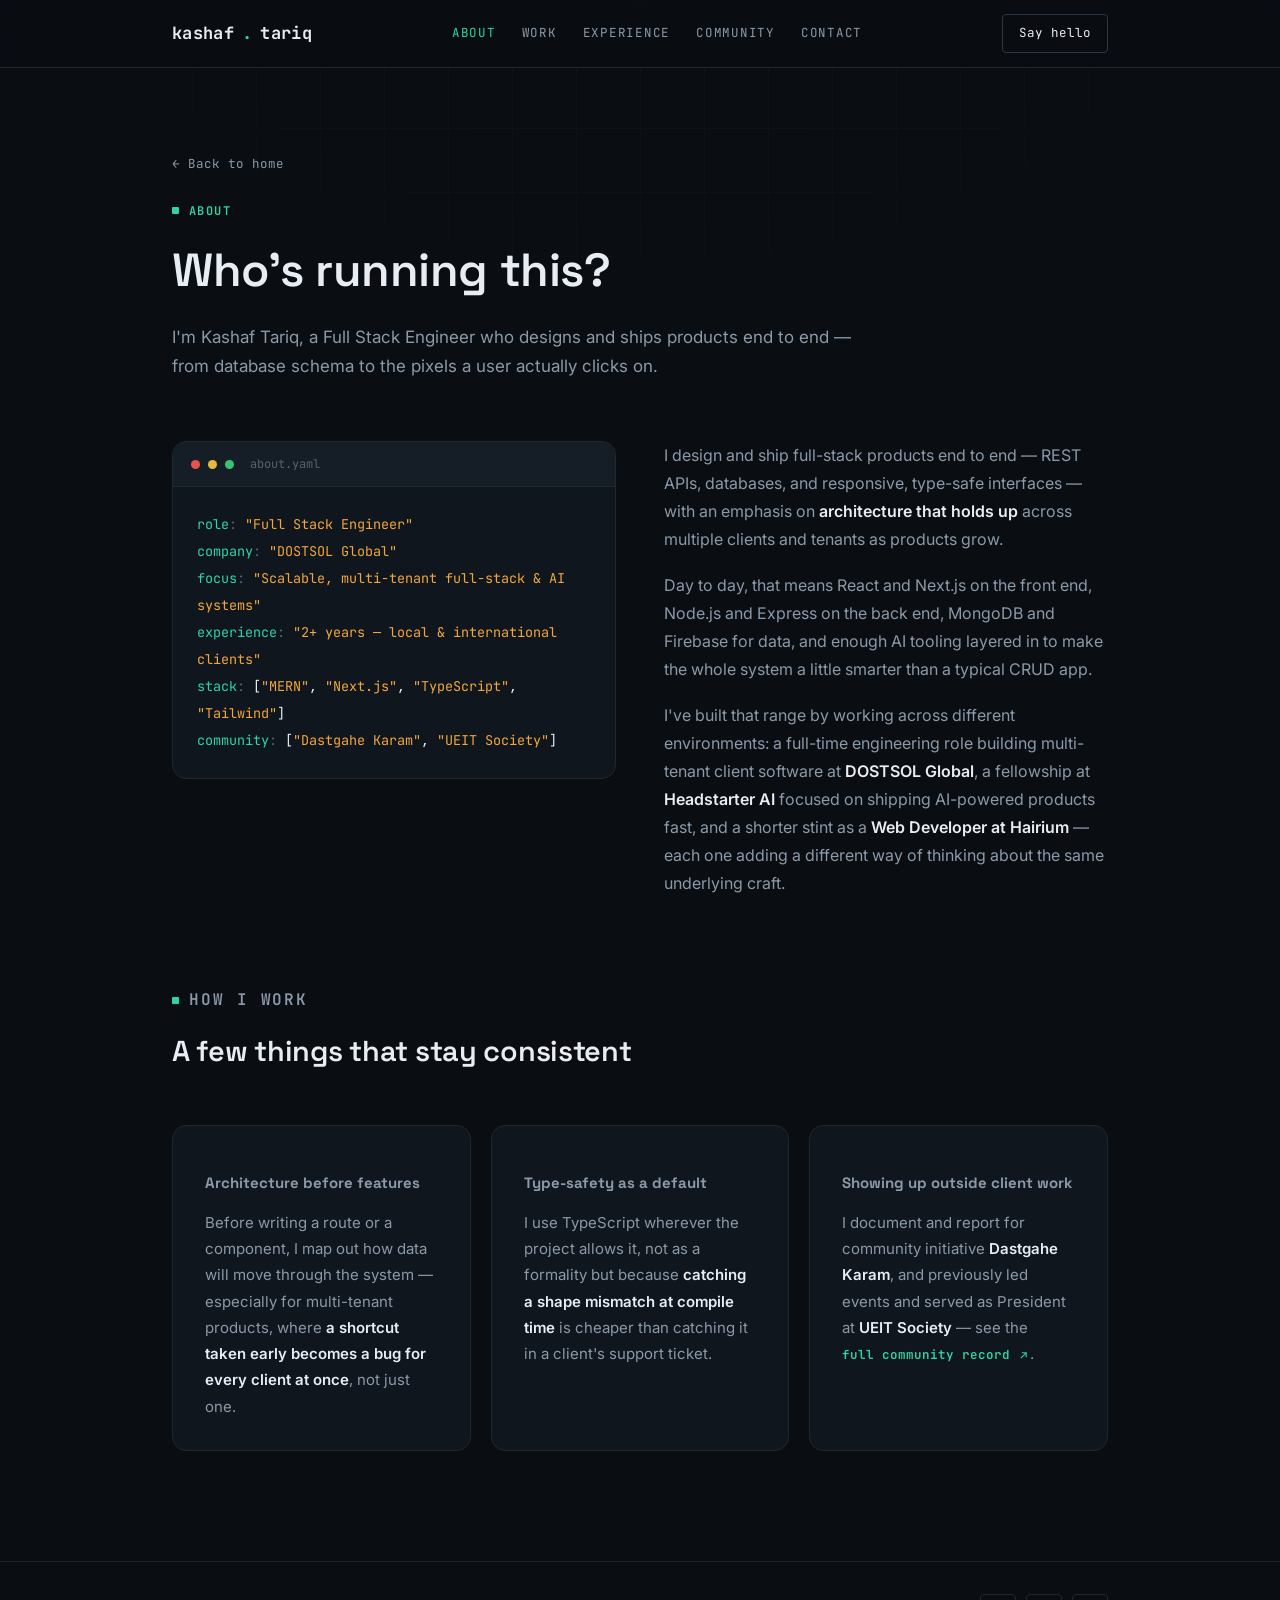
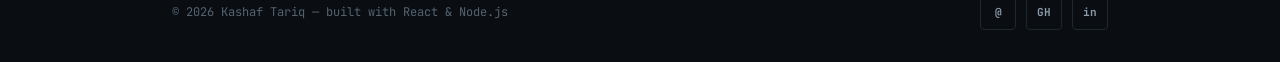
==== about.html @ 21b0e540 "fix url" ====
<!DOCTYPE html>
<html lang="en">
<head>
<meta charset="UTF-8">
<meta name="viewport" content="width=device-width, initial-scale=1.0">
<title>About — Kashaf Tariq, Full Stack Engineer</title>
<meta name="description" content="More on Kashaf Tariq, a Full Stack Engineer building scalable, multi-tenant MERN + Next.js applications for clients across Pakistan and abroad.">
<link rel="icon" href="data:image/svg+xml,%3Csvg xmlns='http://www.w3.org/2000/svg' viewBox='0 0 100 100'%3E%3Crect width='100' height='100' rx='20' fill='%230A0E13'/%3E%3Ctext x='50' y='68' font-family='monospace' font-size='56' font-weight='700' fill='%232DD4A7' text-anchor='middle'%3EK%3C/text%3E%3C/svg%3E">
<link rel="preconnect" href="https://fonts.googleapis.com">
<link rel="preconnect" href="https://fonts.gstatic.com" crossorigin>
<link href="https://fonts.googleapis.com/css2?family=Space+Grotesk:wght@500;600;700&family=Inter:wght@400;500;600&family=JetBrains+Mono:wght@400;500;600;700&display=swap" rel="stylesheet">
<link rel="stylesheet" href="assets/styles.css">
<noscript><style>.reveal{opacity:1 !important;transform:none !important;}</style></noscript>
</head>
<body>

<header class="nav">
  <div class="container nav-inner">
    <a href="/" class="logo">kashaf<span>.</span>tariq</a>
    <nav class="nav-links">
      <a href="about.html" class="active">About</a>
      <a href="work.html">Work</a>
      <a href="experience.html">Experience</a>
      <a href="community.html">Community</a>
      <a href="contact.html">Contact</a>
    </nav>
    <div class="nav-actions">
      <a href="mailto:kashaftariq496@gmail.com" class="nav-cta">Say hello</a>
      <button class="nav-toggle" id="navToggle" aria-label="Toggle menu" aria-expanded="false">☰</button>
    </div>
  </div>
  <div class="mobile-menu" id="mobileMenu">
    <a href="about.html">About</a>
    <a href="work.html">Work</a>
    <a href="experience.html">Experience</a>
    <a href="community.html">Community</a>
    <a href="contact.html">Contact</a>
  </div>
</header>

<main>

  <section class="detail-hero">
    <div class="container">
      <a href="/#about" class="back-link reveal">← Back to home</a>
      <p class="eyebrow reveal">About</p>
      <h1 class="reveal">Who's running this?</h1>
      <p class="lead reveal">I'm Kashaf Tariq, a Full Stack Engineer who designs and ships products end to end — from database schema to the pixels a user actually clicks on.</p>
    </div>
  </section>

  <section class="detail-section">
    <div class="container">
      <div class="about-grid">
        <div class="panel-window reveal">
          <div class="panel-header">
            <span class="dot red"></span><span class="dot yellow"></span><span class="dot green"></span>
            <span class="panel-filename">about.yaml</span>
          </div>
          <div class="panel-body">
            <div><span class="kv-key">role</span><span class="kv-punc">:</span> <span class="kv-str">"Full Stack Engineer"</span></div>
            <div><span class="kv-key">company</span><span class="kv-punc">:</span> <span class="kv-str">"DOSTSOL Global"</span></div>
            <div><span class="kv-key">focus</span><span class="kv-punc">:</span> <span class="kv-str">"Scalable, multi-tenant full-stack & AI systems"</span></div>
            <div><span class="kv-key">experience</span><span class="kv-punc">:</span> <span class="kv-str">"2+ years — local & international clients"</span></div>
            <div><span class="kv-key">stack</span><span class="kv-punc">:</span> [<span class="kv-str">"MERN"</span>, <span class="kv-str">"Next.js"</span>, <span class="kv-str">"TypeScript"</span>, <span class="kv-str">"Tailwind"</span>]</div>
            <div><span class="kv-key">community</span><span class="kv-punc">:</span> [<span class="kv-str">"Dastgahe Karam"</span>, <span class="kv-str">"UEIT Society"</span>]</div>
          </div>
        </div>
        <div class="about-text reveal">
          <p>I design and ship full-stack products end to end — REST APIs, databases, and responsive, type-safe interfaces — with an emphasis on <strong>architecture that holds up</strong> across multiple clients and tenants as products grow.</p>
          <p>Day to day, that means React and Next.js on the front end, Node.js and Express on the back end, MongoDB and Firebase for data, and enough AI tooling layered in to make the whole system a little smarter than a typical CRUD app.</p>
          <p>I've built that range by working across different environments: a full-time engineering role building multi-tenant client software at <strong>DOSTSOL Global</strong>, a fellowship at <strong>Headstarter AI</strong> focused on shipping AI-powered products fast, and a shorter stint as a <strong>Web Developer at Hairium</strong> — each one adding a different way of thinking about the same underlying craft.</p>
        </div>
      </div>
    </div>
  </section>

  <section class="detail-section">
    <div class="container">
      <div class="section-head reveal">
        <p class="eyebrow">How I Work</p>
        <h2>A few things that stay consistent</h2>
      </div>
      <div class="detail-card-grid">
        <div class="detail-card reveal">
          <p class="detail-card-title">Architecture before features</p>
          <p>Before writing a route or a component, I map out how data will move through the system — especially for multi-tenant products, where <strong>a shortcut taken early becomes a bug for every client at once</strong>, not just one.</p>
        </div>
        <div class="detail-card reveal">
          <p class="detail-card-title">Type-safety as a default</p>
          <p>I use TypeScript wherever the project allows it, not as a formality but because <strong>catching a shape mismatch at compile time</strong> is cheaper than catching it in a client's support ticket.</p>
        </div>
        <div class="detail-card reveal">
          <p class="detail-card-title">Showing up outside client work</p>
          <p>I document and report for community initiative <strong>Dastgahe Karam</strong>, and previously led events and served as President at <strong>UEIT Society</strong> — see the <a href="community.html" class="work-link" style="display:inline-flex;">full community record<svg viewBox="0 0 24 24" fill="none" stroke="currentColor" stroke-width="2"><path d="M7 17L17 7M9 7h8v8"/></svg></a>.</p>
        </div>
      </div>
    </div>
  </section>

</main>

<footer class="footer">
  <div class="container footer-inner">
    <span class="footer-text">© <span id="year"></span> Kashaf Tariq — built with React &amp; Node.js</span>
    <div class="social-row">
      <a class="social-badge" href="mailto:kashaftariq496@gmail.com" aria-label="Email">@</a>
      <a class="social-badge" href="https://github.com/kashaf955" target="_blank" rel="noopener" aria-label="GitHub">GH</a>
      <a class="social-badge" href="https://www.linkedin.com/in/kashaf-tariq-948163258/" target="_blank" rel="noopener" aria-label="LinkedIn">in</a>
    </div>
  </div>
</footer>

<script src="assets/main.js"></script>

</body>
</html>
---- assets/styles.css ----
:root{
  --bg:#0A0E13;
  --panel:#10161D;
  --panel-hover:#151D26;
  --border:#1E2830;
  --border-strong:#2A3946;
  --text:#E7EDF3;
  --text-dim:#8B99A8;
  --text-faint:#55636F;
  --accent:#2DD4A7;
  --accent-light:#4FE0BC;
  --accent-dim:#1FA980;
  --accent-soft:rgba(45,212,167,0.10);
  --amber:#F2A63C;
  --amber-soft:rgba(242,166,60,0.12);
  --radius-sm:4px;
  --radius-md:8px;
  --radius-lg:14px;
  --font-display:'Space Grotesk',sans-serif;
  --font-body:'Inter',sans-serif;
  --font-mono:'JetBrains Mono',monospace;
  --maxw:1000px;
}

*{box-sizing:border-box;margin:0;padding:0;}
html{scroll-behavior:smooth;}
body{
  background:var(--bg);
  color:var(--text);
  font-family:var(--font-body);
  line-height:1.5;
  -webkit-font-smoothing:antialiased;
  position:relative;
  overflow-x:hidden;
}
body::before{
  content:"";
  position:fixed;
  inset:0;
  z-index:0;
  pointer-events:none;
  background-image:
    linear-gradient(var(--border) 1px, transparent 1px),
    linear-gradient(90deg, var(--border) 1px, transparent 1px);
  background-size:64px 64px;
  opacity:0.28;
  -webkit-mask-image:radial-gradient(ellipse 80% 60% at 50% 0%, black 0%, transparent 75%);
  mask-image:radial-gradient(ellipse 80% 60% at 50% 0%, black 0%, transparent 75%);
}
main, header, footer{position:relative; z-index:1;}

img{display:block; max-width:100%;}
a{color:inherit; text-decoration:none;}
ul{list-style:none;}
section{padding:110px 0;}
h1,h2,h3{font-family:var(--font-display); font-weight:600; letter-spacing:-0.01em;}
strong{color:var(--text); font-weight:600;}

.container{max-width:var(--maxw); margin:0 auto; padding:0 32px;}

::selection{background:var(--accent-soft); color:var(--accent);}
:focus-visible{outline:2px solid var(--accent); outline-offset:3px; border-radius:2px;}

.eyebrow{
  display:flex; align-items:center; gap:10px;
  font-family:var(--font-mono); font-size:12px; font-weight:600;
  letter-spacing:0.12em; text-transform:uppercase; color:var(--accent);
  margin-bottom:16px;
}
.eyebrow::before{content:""; width:7px; height:7px; background:var(--accent); border-radius:1px; flex-shrink:0;}

.section-head{max-width:600px; margin-bottom:52px;}
.section-head h2{font-size:clamp(1.7rem,3vw,2.3rem); margin-bottom:14px;}
.section-head p{color:var(--text-dim); font-size:16px; line-height:1.65;}

/* ---------- reveal on scroll ---------- */
.reveal{opacity:0; transform:translateY(22px); transition:opacity .9s cubic-bezier(0.16,1,0.3,1), transform .9s cubic-bezier(0.16,1,0.3,1);}
.reveal.in-view{opacity:1; transform:none;}

/* ---------- buttons ---------- */
.btn{
  display:inline-flex; align-items:center; gap:8px;
  font-family:var(--font-mono); font-size:13.5px; font-weight:600;
  padding:13px 22px; border-radius:var(--radius-sm);
  transition:transform .18s ease, box-shadow .18s ease, border-color .18s ease, background .18s ease, color .18s ease;
  cursor:pointer; border:1px solid transparent;
}
.btn-primary{background:var(--accent); color:#04101C;}
.btn-primary:hover{transform:translateY(-2px); box-shadow:0 10px 30px -8px var(--accent-soft); background:var(--accent-light);}
.btn-secondary{border-color:var(--border-strong); color:var(--text);}
.btn-secondary:hover{border-color:var(--accent); color:var(--accent); transform:translateY(-2px);}

/* ---------- nav ---------- */
.nav{
  position:fixed; top:0; left:0; right:0; z-index:100;
  height:68px; display:flex; align-items:center;
  background:rgba(10,14,19,0.78);
  backdrop-filter:blur(10px); -webkit-backdrop-filter:blur(10px);
  border-bottom:1px solid var(--border);
}
.nav-inner{display:flex; align-items:center; justify-content:space-between; width:100%;}
.logo{font-family:var(--font-mono); font-weight:700; font-size:17px; letter-spacing:0.02em; display:flex; align-items:center; gap:8px;}
.logo span{color:var(--accent);}
.nav-links{display:flex; gap:26px; font-family:var(--font-mono); font-size:12.5px; letter-spacing:0.06em; text-transform:uppercase; color:var(--text-dim);}
.nav-links a{transition:color .15s ease;}
.nav-links a:hover, .nav-links a.active{color:var(--accent);}
.nav-actions{display:flex; align-items:center; gap:14px;}
.nav-cta{font-family:var(--font-mono); font-size:12.5px; padding:9px 16px; border:1px solid var(--border-strong); border-radius:var(--radius-sm); transition:border-color .15s ease, color .15s ease;}
.nav-cta:hover{border-color:var(--accent); color:var(--accent);}
.nav-toggle{display:none; background:none; border:1px solid var(--border-strong); border-radius:var(--radius-sm); width:38px; height:38px; color:var(--text); font-size:16px; cursor:pointer; align-items:center; justify-content:center;}
.mobile-menu{display:none; position:absolute; top:68px; left:0; right:0; background:var(--panel); border-bottom:1px solid var(--border); flex-direction:column; padding:10px 32px 22px;}
.mobile-menu.open{display:flex;}
.mobile-menu a{font-family:var(--font-mono); font-size:13px; text-transform:uppercase; letter-spacing:0.06em; color:var(--text-dim); padding:12px 0; border-bottom:1px solid var(--border);}
.mobile-menu a:last-child{border-bottom:none;}

/* ---------- hero ---------- */
.hero{padding:150px 0 90px; min-height:92vh; display:flex; align-items:center;}
.hero-grid{display:grid; grid-template-columns:1.05fr 0.95fr; gap:40px; align-items:center;}
.hero-title{font-size:clamp(2.3rem,4.6vw,3.6rem); line-height:1.1; margin-bottom:22px;}
.hero-title em{font-style:normal; color:var(--accent);}
.hero-sub{color:var(--text-dim); font-size:17px; line-height:1.7; max-width:48ch; margin-bottom:32px;}
.hero-actions{display:flex; flex-wrap:wrap; gap:14px; margin-bottom:44px;}
.hero-status{display:flex; gap:0;}
.stat{padding:0 24px; border-left:1px solid var(--border);}
.stat:first-child{padding-left:0; border-left:none;}
.stat-value{font-family:var(--font-mono); font-weight:700; color:var(--accent); font-size:15px; margin-bottom:4px;}
.stat-label{font-family:var(--font-mono); font-size:10px; text-transform:uppercase; letter-spacing:0.08em; color:var(--text-faint);}

.hero-visual{display:flex; flex-direction:column; align-items:center;}
.hero-diagram{width:100%; max-width:460px; height:auto;}
.diagram-ring{fill:none; stroke:var(--border); stroke-width:1; stroke-dasharray:3 7;}
.pulse-line{stroke:var(--accent); stroke-width:1.4; opacity:.5; stroke-dasharray:6 10; animation:dashpulse 3.4s linear infinite;}
@keyframes dashpulse{to{stroke-dashoffset:-160;}}
.node circle{fill:var(--panel); stroke:var(--border-strong); stroke-width:1.4; transition:stroke .2s ease;}
.node:hover circle{stroke:var(--accent);}
.node text{fill:var(--text-dim); font-family:var(--font-mono); font-size:11.5px; text-anchor:middle; letter-spacing:0.01em;}
.node-center circle{fill:var(--accent-soft); stroke:var(--accent); stroke-width:2;}
.node-center text{fill:var(--text); font-weight:700; font-size:14px;}
.diagram-caption{font-family:var(--font-mono); font-size:12px; color:var(--text-faint); text-align:center; margin-top:18px; letter-spacing:0.02em;}

/* ---------- about (config panel) ---------- */
.about-grid{display:grid; grid-template-columns:1fr 1fr; gap:48px; align-items:start;}
.panel-window{background:var(--panel); border:1px solid var(--border); border-radius:var(--radius-lg); overflow:hidden;}
.panel-header{display:flex; align-items:center; gap:8px; padding:13px 18px; border-bottom:1px solid var(--border); background:var(--panel-hover);}
.dot{width:9px; height:9px; border-radius:50%;}
.dot.red{background:#E5534B;} .dot.yellow{background:#E5B93B;} .dot.green{background:#3BC272;}
.panel-filename{font-family:var(--font-mono); font-size:12px; color:var(--text-faint); margin-left:8px;}
.panel-body{padding:24px; font-family:var(--font-mono); font-size:13.5px; line-height:2;}
.kv-key{color:var(--accent);}
.kv-str{color:var(--amber);}
.kv-punc{color:var(--text-faint);}
.about-text p{color:var(--text-dim); font-size:16px; line-height:1.75; margin-bottom:18px;}
.about-text p:last-child{margin-bottom:0;}
.about-text strong{color:var(--text); font-weight:600;}

/* ---------- stack ---------- */
.stack-groups{display:grid; grid-template-columns:repeat(4,1fr); gap:28px;}
.stack-group-label{font-family:var(--font-mono); font-size:11.5px; letter-spacing:0.1em; text-transform:uppercase; color:var(--amber); margin-bottom:16px;}
.stack-chips{display:flex; flex-direction:column; gap:10px;}
.stack-chip{display:flex; align-items:center; gap:12px; padding:12px 14px; background:var(--panel); border:1px solid var(--border); border-radius:var(--radius-md); transition:border-color .18s ease, transform .18s ease, background .18s ease;}
.stack-chip:hover{border-color:var(--accent); transform:translateX(3px); background:var(--panel-hover);}
.stack-chip img{width:22px; height:22px; flex-shrink:0;}
.stack-chip span{font-family:var(--font-mono); font-size:13px; color:var(--text-dim);}
.stack-group-note{color:var(--text-dim); font-size:13.5px; line-height:1.6; margin-top:14px;}

/* ---------- log / timeline ---------- */
.log-list{display:flex; flex-direction:column;}
.log-entry{display:grid; grid-template-columns:150px 1fr; gap:24px; padding:26px 0; border-top:1px solid var(--border);}
.log-list .log-entry:last-child{border-bottom:1px solid var(--border);}
.log-meta{display:flex; flex-direction:column; gap:8px;}
.log-hash{font-family:var(--font-mono); font-size:12px; color:var(--text-faint);}
.log-date{font-family:var(--font-mono); font-size:11.5px; color:var(--text-dim);}
.log-badge{display:inline-block; width:fit-content; white-space:nowrap; font-family:var(--font-mono); font-size:10px; font-weight:700; letter-spacing:0.06em; padding:4px 9px; border-radius:20px;}
.log-badge.work{background:var(--accent-soft); color:var(--accent);}
.log-badge.community{background:var(--amber-soft); color:var(--amber);}
.log-title{font-family:var(--font-display); font-size:18px; font-weight:600; margin-bottom:8px;}
.log-title span{color:var(--text-dim); font-weight:400; font-family:var(--font-body); font-size:15px;}
.log-desc{color:var(--text-dim); font-size:14.5px; line-height:1.65; max-width:60ch;}

/* ---------- work ---------- */
.work-grid{display:grid; grid-template-columns:repeat(3,1fr); gap:24px;}
.work-card{background:var(--panel); border:1px solid var(--border); border-radius:var(--radius-lg); padding:26px; display:flex; flex-direction:column; transition:border-color .18s ease, transform .18s ease;}
.work-card:hover{border-color:var(--accent); transform:translateY(-4px);}
.work-card-head{display:flex; align-items:center; justify-content:space-between; flex-wrap:wrap; gap:8px; margin-bottom:14px;}
.work-name{font-family:var(--font-display); font-size:19px; font-weight:600;}
.work-desc{color:var(--text-dim); font-size:14.5px; line-height:1.65; margin-bottom:22px; flex-grow:1;}
.work-icons{display:flex; gap:8px; margin-bottom:20px;}
.work-icons img{width:20px; height:20px;}
.work-link{display:inline-flex; align-items:center; gap:7px; font-family:var(--font-mono); font-size:12.5px; font-weight:600; color:var(--accent); width:fit-content;}
.work-link svg{width:13px; height:13px; transition:transform .18s ease;}
.work-card:hover .work-link svg{transform:translate(2px,-2px);}
.work-org{font-family:var(--font-mono); font-size:12.5px; font-weight:700; color:var(--accent); margin-bottom:10px;}
.impact-row{display:flex; align-items:baseline; gap:8px; margin-top:16px; padding-top:16px; border-top:1px solid var(--border);}
.impact-value{font-family:var(--font-mono); font-weight:700; color:var(--accent); font-size:16px;}
.impact-label{font-family:var(--font-mono); font-size:10.5px; text-transform:uppercase; letter-spacing:0.06em; color:var(--text-faint);}

/* ---------- contact ---------- */
.contact-inner{display:grid; grid-template-columns:1fr 0.85fr; gap:48px; align-items:center;}
.terminal-body{padding:24px; font-family:var(--font-mono); font-size:13.5px; line-height:2.1;}
.prompt{color:var(--accent);}
.out{color:var(--text-dim); padding-left:20px; display:flex; align-items:center; gap:10px;}
.out a:hover{color:var(--text);}
.copy-btn{background:none; border:1px solid var(--border); color:var(--text-faint); font-family:var(--font-mono); font-size:10px; padding:2px 7px; border-radius:4px; cursor:pointer; transition:border-color .15s ease, color .15s ease;}
.copy-btn:hover{border-color:var(--accent); color:var(--accent);}
.contact-side h2{font-size:clamp(1.7rem,3vw,2.2rem); margin-bottom:16px;}
.contact-side p{color:var(--text-dim); font-size:16px; line-height:1.7; margin-bottom:28px;}

/* ---------- footer ---------- */
.footer{border-top:1px solid var(--border); padding:32px 0;}
.footer-inner{display:flex; align-items:center; justify-content:space-between; flex-wrap:wrap; gap:16px;}
.footer-text{font-family:var(--font-mono); font-size:12px; color:var(--text-faint);}
.social-row{display:flex; gap:10px;}
.social-badge{width:36px; height:36px; display:flex; align-items:center; justify-content:center; border:1px solid var(--border); border-radius:var(--radius-sm); font-family:var(--font-mono); font-size:11px; font-weight:700; color:var(--text-dim); transition:border-color .15s ease, color .15s ease, transform .15s ease;}
.social-badge:hover{border-color:var(--accent); color:var(--accent); transform:translateY(-2px);}

/* ---------- detail pages ---------- */
.detail-hero{padding:150px 0 60px;}
.back-link{display:inline-flex; align-items:center; gap:8px; font-family:var(--font-mono); font-size:12.5px; color:var(--text-dim); margin-bottom:28px; transition:color .15s ease;}
.back-link:hover{color:var(--accent);}
.detail-hero h1{font-size:clamp(2rem,4vw,2.9rem); margin-bottom:18px;}
.detail-hero p.lead{color:var(--text-dim); font-size:17px; line-height:1.7; max-width:62ch;}
.detail-section{padding:0 0 90px;}
.detail-section:last-of-type{padding-bottom:110px;}
.detail-section h2{font-size:clamp(1.4rem,2.4vw,1.8rem); margin-bottom:20px;}
.detail-card{background:var(--panel); border:1px solid var(--border); border-radius:var(--radius-lg); padding:30px 32px; margin-bottom:22px;}
.detail-card:last-child{margin-bottom:0;}
.detail-card-grid{display:grid; grid-template-columns:repeat(3,1fr); gap:20px;}
.detail-card-grid .detail-card{margin-bottom:0; display:flex; flex-direction:column;}
.detail-card-head{display:flex; flex-wrap:wrap; align-items:center; justify-content:space-between; gap:10px; margin-bottom:6px;}
.detail-card-title{font-family:var(--font-display); font-size:20px; font-weight:700;}
.detail-card-org{color:var(--accent); font-family:var(--font-mono); font-size:13px; font-weight:700;}
.detail-card-date{font-family:var(--font-mono); font-size:12px; color:var(--text-faint); white-space:nowrap;}
.detail-card p{color:var(--text-dim); font-size:15px; line-height:1.75; margin-top:14px;}
.detail-list{margin-top:16px; display:flex; flex-direction:column; gap:10px;}
.detail-list li{position:relative; padding-left:20px; color:var(--text-dim); font-size:14.5px; line-height:1.65;}
.detail-list li::before{content:""; position:absolute; left:0; top:9px; width:6px; height:6px; background:var(--accent); border-radius:1px;}
.pill-row{display:flex; flex-wrap:wrap; gap:8px; margin-top:18px;}
.pill{font-family:var(--font-mono); font-size:11.5px; color:var(--text-dim); border:1px solid var(--border-strong); border-radius:20px; padding:5px 12px; white-space:nowrap;}
.tech-pill{font-family:var(--font-mono); font-size:11.5px; font-weight:600; color:var(--accent); background:var(--accent-soft); border:1px solid var(--border-strong); border-radius:20px; padding:5px 12px; white-space:nowrap;}
.detail-cta{margin-top:12px;}

/* ---------- experience timeline ---------- */
.exp-timeline{position:relative; padding-left:34px;}
.exp-timeline::before{content:""; position:absolute; left:5px; top:6px; bottom:6px; width:1px; background:var(--border-strong);}
.exp-item{position:relative; padding-bottom:52px;}
.exp-item:last-child{padding-bottom:0;}
.exp-dot{position:absolute; left:-34px; top:5px; width:11px; height:11px; border-radius:50%; background:var(--panel); border:2px solid var(--border-strong);}
.exp-dot.current{background:#3BC272; border-color:#3BC272;}
.exp-dot.current::after{content:""; position:absolute; inset:-6px; border-radius:50%; border:1px solid rgba(59,194,114,0.45); animation:expPulse 2.2s ease-out infinite;}
@keyframes expPulse{0%{transform:scale(0.6); opacity:1;} 100%{transform:scale(2); opacity:0;}}
.exp-head-row{display:flex; align-items:flex-start; justify-content:space-between; gap:16px; flex-wrap:wrap;}
.exp-title{font-family:var(--font-display); font-size:22px; font-weight:700;}
.exp-company{color:var(--text-dim); font-size:14.5px; margin-top:4px;}
.exp-date{font-family:var(--font-mono); font-size:12.5px; color:var(--text-faint); white-space:nowrap; padding-top:5px;}
.exp-item .detail-list{margin-top:18px;}
.stack-summary{margin-top:56px; padding-top:44px; border-top:1px solid var(--border);}
.stack-summary h3{font-family:var(--font-display); font-size:1.2rem; font-weight:600; margin-bottom:8px;}
.stack-summary p{color:var(--text-dim); font-size:14.5px; margin-bottom:20px;}

/* ---------- impact / community cards ---------- */
.impact-card{background:var(--panel); border:1px solid var(--border); border-radius:var(--radius-lg); padding:32px; margin-bottom:24px;}
.impact-card:last-child{margin-bottom:0;}
.impact-card-top{display:flex; align-items:flex-start; gap:18px; margin-bottom:22px; flex-wrap:wrap;}
.impact-logo{width:56px; height:56px; border-radius:50%; background:var(--panel-hover); border:1px solid var(--border-strong); display:flex; align-items:center; justify-content:center; font-family:var(--font-display); font-weight:700; font-size:14px; color:var(--accent); flex-shrink:0;}
.impact-card-title{font-family:var(--font-display); font-size:21px; font-weight:700; margin-bottom:6px;}
.impact-card-sub{color:var(--text-dim); font-size:14px; line-height:1.5;}
.impact-card-desc{color:var(--text-dim); font-size:15px; line-height:1.75; margin-bottom:26px;}
.impact-stats{display:grid; grid-template-columns:repeat(auto-fit,minmax(110px,1fr)); gap:20px; padding:22px 0; border-top:1px solid var(--border); border-bottom:1px solid var(--border); margin-bottom:24px;}
.impact-stat-item{text-align:center;}
.impact-stat-value{font-family:var(--font-mono); font-weight:700; font-size:26px; color:var(--accent); margin-bottom:6px;}
.impact-stat-label{font-family:var(--font-mono); font-size:10.5px; text-transform:uppercase; letter-spacing:0.06em; color:var(--text-faint);}
.impact-sub-label{display:flex; align-items:center; gap:8px; font-family:var(--font-display); font-size:15.5px; font-weight:600; margin-bottom:12px;}
.impact-sub-label::before{content:""; width:6px; height:6px; background:var(--accent); border-radius:50%; flex-shrink:0;}

/* ---------- testimonials carousel ---------- */
.testimonial-carousel{position:relative;}
.testimonial-track{display:flex; gap:24px; overflow-x:auto; scroll-snap-type:x mandatory; scroll-behavior:smooth; -webkit-overflow-scrolling:touch; padding-bottom:4px; scrollbar-width:none; -ms-overflow-style:none;}
.testimonial-track::-webkit-scrollbar{display:none;}
.testimonial-card{background:var(--panel); border:1px solid var(--border); border-radius:var(--radius-lg); padding:28px; display:flex; flex-direction:column; flex:0 0 calc(33.333% - 16px); scroll-snap-align:start; transition:border-color .18s ease, transform .18s ease;}
.testimonial-card:hover{border-color:var(--accent); transform:translateY(-4px);}
.testimonial-quote{color:var(--text-dim); font-size:14.5px; line-height:1.7; margin-bottom:22px; flex-grow:1;}
.testimonial-author{display:flex; align-items:center; gap:12px;}
.testimonial-avatar{width:40px; height:40px; border-radius:50%; background:var(--accent-soft); border:1px solid var(--border-strong); display:flex; align-items:center; justify-content:center; font-family:var(--font-display); font-weight:700; color:var(--accent); font-size:13px; flex-shrink:0;}
.testimonial-name{font-family:var(--font-display); font-size:13.5px; font-weight:600; color:var(--text);}
.testimonial-role{font-family:var(--font-mono); font-size:11px; color:var(--text-faint);}
.carousel-controls{display:flex; align-items:center; justify-content:center; gap:18px; margin-top:28px;}
.carousel-btn{width:40px; height:40px; flex-shrink:0; border-radius:50%; border:1px solid var(--border-strong); background:var(--panel); color:var(--text); display:flex; align-items:center; justify-content:center; cursor:pointer; transition:border-color .15s ease, color .15s ease, transform .15s ease;}
.carousel-btn:hover{border-color:var(--accent); color:var(--accent); transform:translateY(-2px);}
.carousel-btn svg{width:16px; height:16px;}
.carousel-dots{display:flex; align-items:center; gap:8px;}
.carousel-dot{width:7px; height:7px; padding:0; border:none; border-radius:50%; background:var(--border-strong); cursor:pointer; transition:background .2s ease, transform .2s ease;}
.carousel-dot.is-active{background:var(--accent); transform:scale(1.35);}

@media (max-width:980px){
  .testimonial-card{flex-basis:calc(50% - 12px);}
}
@media (max-width:640px){
  .testimonial-card{flex-basis:100%;}
}

/* ---------- fancy cursor (desktop pointers only) ---------- */
@media (hover:hover) and (pointer:fine){
  body.has-fancy-cursor, body.has-fancy-cursor a, body.has-fancy-cursor button{cursor:none;}
}
.cursor-dot{position:fixed; top:0; left:0; width:6px; height:6px; margin:-3px 0 0 -3px; border-radius:50%; background:var(--accent); pointer-events:none; z-index:999; opacity:0; transition:opacity .25s ease, background .2s ease;}
.cursor-ring{position:fixed; top:0; left:0; width:34px; height:34px; margin:-17px 0 0 -17px; border-radius:50%; border:1px solid var(--accent); pointer-events:none; z-index:998; opacity:0; transition:opacity .25s ease, width .25s cubic-bezier(0.16,1,0.3,1), height .25s cubic-bezier(0.16,1,0.3,1), margin .25s cubic-bezier(0.16,1,0.3,1), background .25s ease, border-color .25s ease;}
.cursor-dot.is-visible, .cursor-ring.is-visible{opacity:1;}
.cursor-ring.is-active{width:56px; height:56px; margin:-28px 0 0 -28px; background:var(--accent-soft); border-color:var(--accent);}
.cursor-dot.is-active{opacity:0;}

/* ---------- responsive ---------- */
@media (max-width:980px){
  .hero-grid{grid-template-columns:1fr;}
  .hero-visual{margin-top:32px;}
  .hero{padding:130px 0 60px;}
  .about-grid{grid-template-columns:1fr; gap:36px;}
  .stack-groups{grid-template-columns:repeat(2,1fr);}
  .work-grid{grid-template-columns:1fr;}
  .detail-card-grid{grid-template-columns:1fr;}
  .contact-inner{grid-template-columns:1fr;}
  .detail-hero{padding:130px 0 44px;}
  .nav-links{display:none;}
  .nav-toggle{display:flex;}
}
@media (max-width:640px){
  .container{padding:0 20px;}
  section{padding:64px 0;}
  .hero{padding:112px 0 48px; min-height:auto;}
  .detail-hero{padding:112px 0 36px;}
  .detail-section{padding:0 0 64px;}
  .detail-section:last-of-type{padding-bottom:76px;}
  .log-entry{grid-template-columns:1fr; gap:10px;}
  .hero-status{flex-wrap:wrap; row-gap:16px;}
  .stat{border-left:none; padding:0 20px 0 0;}
  .nav-cta{display:none;}
  .mobile-menu{padding:10px 20px 20px;}
  .stack-groups{grid-template-columns:1fr;}
  .detail-card-head{flex-direction:column; align-items:flex-start;}
  .impact-card, .detail-card, .work-card, .testimonial-card{padding:22px;}
  .impact-card-top{gap:14px;}
  .impact-logo{width:46px; height:46px; font-size:12px;}
  .exp-title{font-size:19px;}
  .exp-timeline{padding-left:28px;}
  .exp-dot{left:-28px;}
  .panel-body, .terminal-body{padding:18px;}
  .section-head{margin-bottom:36px;}
}

@media (prefers-reduced-motion: reduce){
  *{animation-duration:0.001ms !important; animation-iteration-count:1 !important; transition-duration:0.001ms !important;}
  html{scroll-behavior:auto;}
}
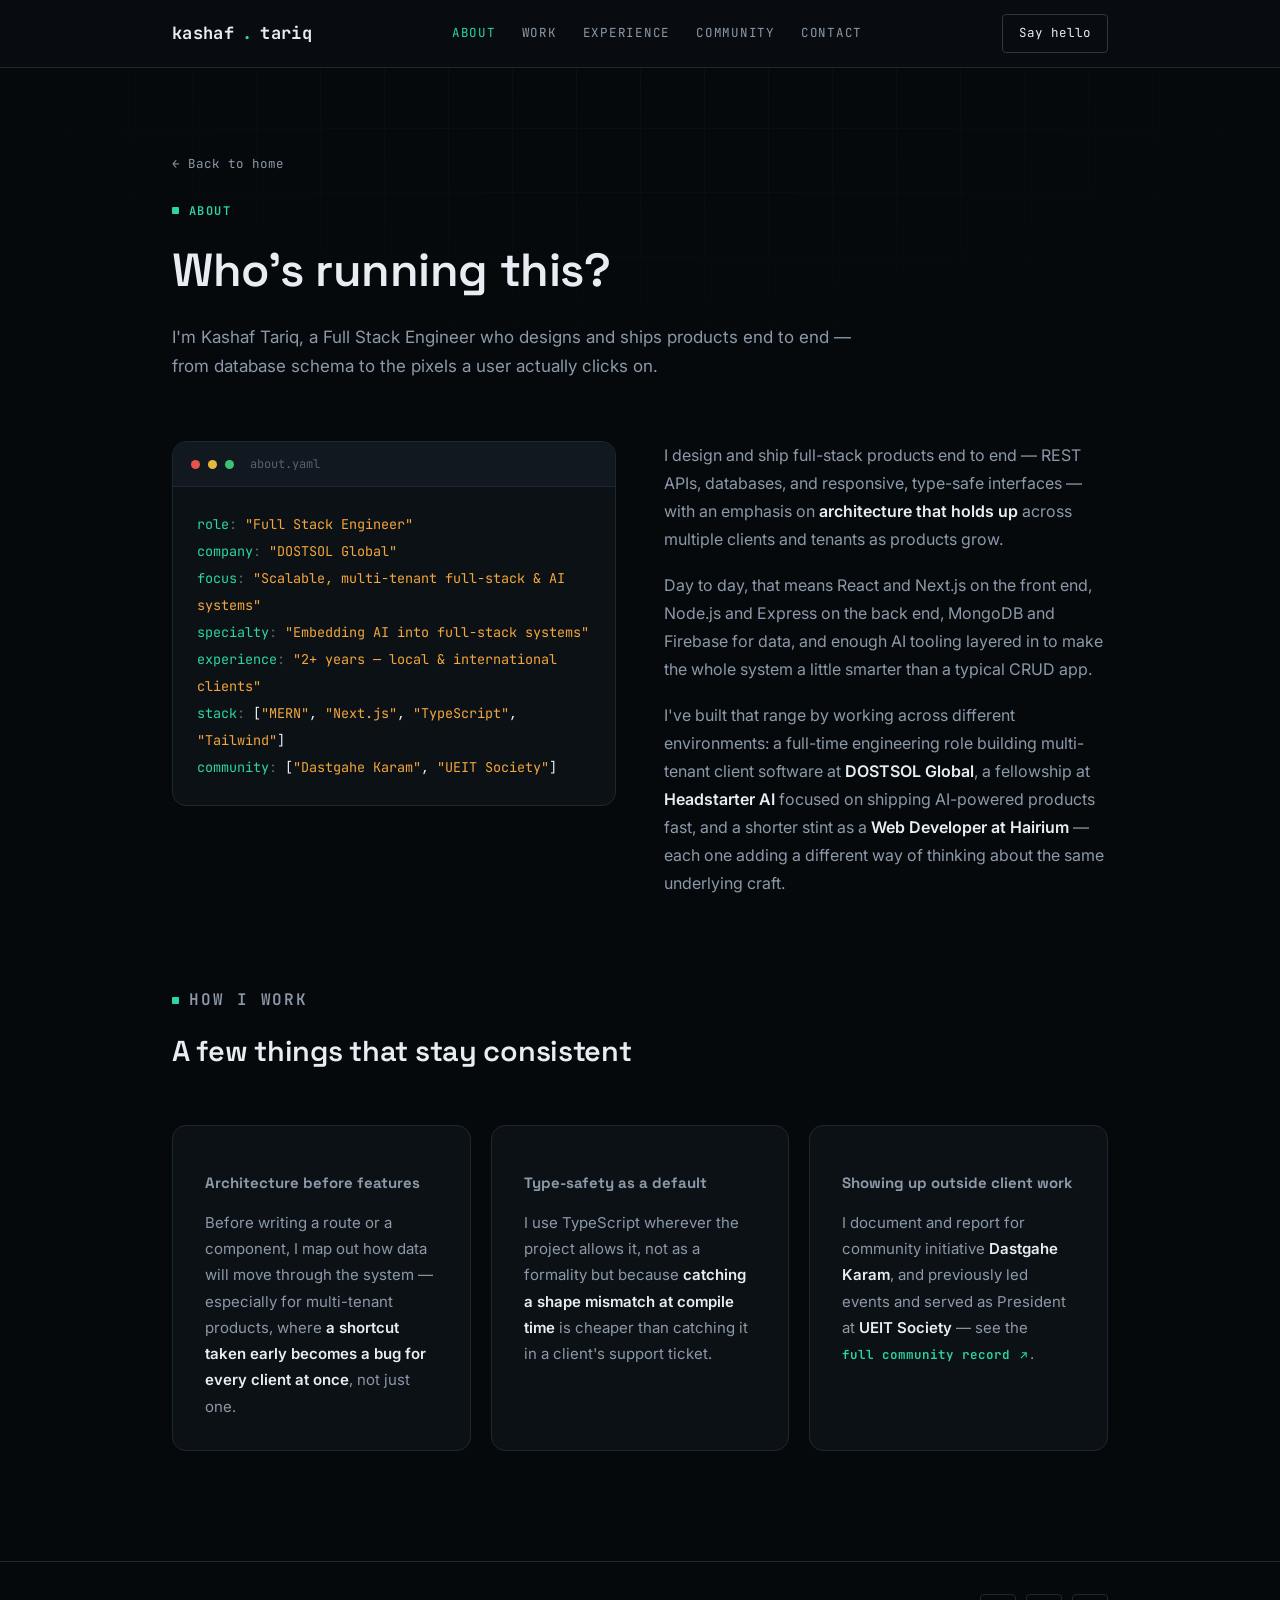
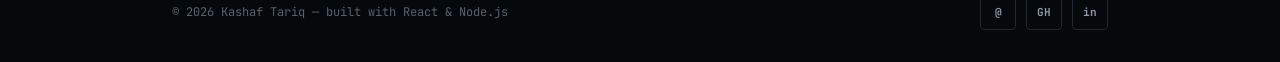
==== commit a1979616: "change description and styling on homepage" ====
--- a/about.html
+++ b/about.html
@@ -18,11 +18,11 @@
   <div class="container nav-inner">
     <a href="/" class="logo">kashaf<span>.</span>tariq</a>
     <nav class="nav-links">
-      <a href="about.html" class="active">About</a>
-      <a href="work.html">Work</a>
-      <a href="experience.html">Experience</a>
-      <a href="community.html">Community</a>
-      <a href="contact.html">Contact</a>
+      <a href="about" class="active">About</a>
+      <a href="work">Work</a>
+      <a href="experience">Experience</a>
+      <a href="community">Community</a>
+      <a href="contact">Contact</a>
     </nav>
     <div class="nav-actions">
       <a href="mailto:kashaftariq496@gmail.com" class="nav-cta">Say hello</a>
@@ -30,11 +30,11 @@
     </div>
   </div>
   <div class="mobile-menu" id="mobileMenu">
-    <a href="about.html">About</a>
-    <a href="work.html">Work</a>
-    <a href="experience.html">Experience</a>
-    <a href="community.html">Community</a>
-    <a href="contact.html">Contact</a>
+    <a href="about">About</a>
+    <a href="work">Work</a>
+    <a href="experience">Experience</a>
+    <a href="community">Community</a>
+    <a href="contact">Contact</a>
   </div>
 </header>
 
@@ -61,6 +61,7 @@
             <div><span class="kv-key">role</span><span class="kv-punc">:</span> <span class="kv-str">"Full Stack Engineer"</span></div>
             <div><span class="kv-key">company</span><span class="kv-punc">:</span> <span class="kv-str">"DOSTSOL Global"</span></div>
             <div><span class="kv-key">focus</span><span class="kv-punc">:</span> <span class="kv-str">"Scalable, multi-tenant full-stack & AI systems"</span></div>
+            <div><span class="kv-key">specialty</span><span class="kv-punc">:</span> <span class="kv-str">"Embedding AI into full-stack systems"</span></div>
             <div><span class="kv-key">experience</span><span class="kv-punc">:</span> <span class="kv-str">"2+ years — local & international clients"</span></div>
             <div><span class="kv-key">stack</span><span class="kv-punc">:</span> [<span class="kv-str">"MERN"</span>, <span class="kv-str">"Next.js"</span>, <span class="kv-str">"TypeScript"</span>, <span class="kv-str">"Tailwind"</span>]</div>
             <div><span class="kv-key">community</span><span class="kv-punc">:</span> [<span class="kv-str">"Dastgahe Karam"</span>, <span class="kv-str">"UEIT Society"</span>]</div>
@@ -92,7 +93,7 @@
         </div>
         <div class="detail-card reveal">
           <p class="detail-card-title">Showing up outside client work</p>
-          <p>I document and report for community initiative <strong>Dastgahe Karam</strong>, and previously led events and served as President at <strong>UEIT Society</strong> — see the <a href="community.html" class="work-link" style="display:inline-flex;">full community record<svg viewBox="0 0 24 24" fill="none" stroke="currentColor" stroke-width="2"><path d="M7 17L17 7M9 7h8v8"/></svg></a>.</p>
+          <p>I document and report for community initiative <strong>Dastgahe Karam</strong>, and previously led events and served as President at <strong>UEIT Society</strong> — see the <a href="community" class="work-link" style="display:inline-flex;">full community record<svg viewBox="0 0 24 24" fill="none" stroke="currentColor" stroke-width="2"><path d="M7 17L17 7M9 7h8v8"/></svg></a>.</p>
         </div>
       </div>
     </div>
--- a/assets/styles.css
+++ b/assets/styles.css
@@ -1,7 +1,7 @@
 :root{
-  --bg:#0A0E13;
-  --panel:#10161D;
-  --panel-hover:#151D26;
+  --bg:#06090C;
+  --panel:#0C1116;
+  --panel-hover:#111820;
   --border:#1E2830;
   --border-strong:#2A3946;
   --text:#E7EDF3;
@@ -127,16 +127,13 @@
 .stat-label{font-family:var(--font-mono); font-size:10px; text-transform:uppercase; letter-spacing:0.08em; color:var(--text-faint);}
 
 .hero-visual{display:flex; flex-direction:column; align-items:center;}
-.hero-diagram{width:100%; max-width:460px; height:auto;}
-.diagram-ring{fill:none; stroke:var(--border); stroke-width:1; stroke-dasharray:3 7;}
-.pulse-line{stroke:var(--accent); stroke-width:1.4; opacity:.5; stroke-dasharray:6 10; animation:dashpulse 3.4s linear infinite;}
-@keyframes dashpulse{to{stroke-dashoffset:-160;}}
-.node circle{fill:var(--panel); stroke:var(--border-strong); stroke-width:1.4; transition:stroke .2s ease;}
-.node:hover circle{stroke:var(--accent);}
-.node text{fill:var(--text-dim); font-family:var(--font-mono); font-size:11.5px; text-anchor:middle; letter-spacing:0.01em;}
-.node-center circle{fill:var(--accent-soft); stroke:var(--accent); stroke-width:2;}
-.node-center text{fill:var(--text); font-weight:700; font-size:14px;}
-.diagram-caption{font-family:var(--font-mono); font-size:12px; color:var(--text-faint); text-align:center; margin-top:18px; letter-spacing:0.02em;}
+.hero-photo-wrap{position:relative; width:100%; max-width:400px; display:flex; flex-direction:column; align-items:center;}
+.hero-photo-frame{position:relative; z-index:1; width:100%;}
+.hero-photo{aspect-ratio:1/1; position:relative; overflow:hidden; background:var(--panel-hover);}
+.hero-photo-img{width:100%; height:100%; object-fit:cover; display:block;}
+.ai-glow{position:absolute; inset:-36px; z-index:0; background:radial-gradient(circle, var(--accent) 0%, transparent 65%); opacity:0.25; filter:blur(44px); animation:aiPulse 5s ease-in-out infinite; pointer-events:none;}
+@keyframes aiPulse{0%,100%{opacity:0.18; transform:scale(0.92);} 50%{opacity:0.38; transform:scale(1.06);}}
+.ai-badge{position:relative; z-index:1; margin-top:18px; display:inline-flex; align-items:center; gap:6px; font-family:var(--font-mono); font-size:11px; letter-spacing:0.04em; color:var(--accent); background:var(--accent-soft); border:1px solid var(--border-strong); border-radius:20px; padding:6px 14px;}
 
 /* ---------- about (config panel) ---------- */
 .about-grid{display:grid; grid-template-columns:1fr 1fr; gap:48px; align-items:start;}
@@ -154,13 +151,14 @@
 .about-text strong{color:var(--text); font-weight:600;}
 
 /* ---------- stack ---------- */
-.stack-groups{display:grid; grid-template-columns:repeat(4,1fr); gap:28px;}
+.stack-groups{display:grid; grid-template-columns:repeat(5,1fr); gap:28px;}
 .stack-group-label{font-family:var(--font-mono); font-size:11.5px; letter-spacing:0.1em; text-transform:uppercase; color:var(--amber); margin-bottom:16px;}
 .stack-chips{display:flex; flex-direction:column; gap:10px;}
 .stack-chip{display:flex; align-items:center; gap:12px; padding:12px 14px; background:var(--panel); border:1px solid var(--border); border-radius:var(--radius-md); transition:border-color .18s ease, transform .18s ease, background .18s ease;}
 .stack-chip:hover{border-color:var(--accent); transform:translateX(3px); background:var(--panel-hover);}
 .stack-chip img{width:22px; height:22px; flex-shrink:0;}
 .stack-chip span{font-family:var(--font-mono); font-size:13px; color:var(--text-dim);}
+.stack-chip-icon{width:22px; height:22px; flex-shrink:0; display:flex; align-items:center; justify-content:center; font-family:var(--font-mono); font-size:15px; color:var(--accent);}
 .stack-group-note{color:var(--text-dim); font-size:13.5px; line-height:1.6; margin-top:14px;}
 
 /* ---------- log / timeline ---------- */
@@ -193,6 +191,21 @@
 .impact-row{display:flex; align-items:baseline; gap:8px; margin-top:16px; padding-top:16px; border-top:1px solid var(--border);}
 .impact-value{font-family:var(--font-mono); font-weight:700; color:var(--accent); font-size:16px;}
 .impact-label{font-family:var(--font-mono); font-size:10.5px; text-transform:uppercase; letter-spacing:0.06em; color:var(--text-faint);}
+
+/* ---------- project media (thumbnails / screenshots) ---------- */
+.project-thumb{aspect-ratio:16/10; border-radius:var(--radius-md); background:var(--panel-hover); border:1px solid var(--border); overflow:hidden; position:relative; display:flex; align-items:center; justify-content:center;}
+.project-thumb img{width:100%; height:100%; object-fit:contain; display:block;}
+.project-thumb-placeholder{display:flex; flex-direction:column; align-items:center; gap:10px; color:var(--text-faint);}
+.project-thumb-placeholder svg{width:36px; height:36px;}
+.project-thumb-placeholder span{font-family:var(--font-mono); font-size:10.5px; letter-spacing:0.04em; text-transform:uppercase;}
+.work-card .project-thumb{margin-bottom:20px;}
+
+/* ---------- alternating project rows (work page) ---------- */
+.project-rows{display:flex; flex-direction:column; gap:64px;}
+.project-row{display:grid; grid-template-columns:1fr 1fr; gap:48px; align-items:center;}
+.project-row.reverse .project-thumb{order:2;}
+.project-title{font-family:var(--font-display); font-size:24px; font-weight:700; margin-bottom:14px;}
+.project-links{display:flex; flex-wrap:wrap; gap:12px; margin-top:22px;}
 
 /* ---------- contact ---------- */
 .contact-inner{display:grid; grid-template-columns:1fr 0.85fr; gap:48px; align-items:center;}
@@ -317,6 +330,8 @@
   .stack-groups{grid-template-columns:repeat(2,1fr);}
   .work-grid{grid-template-columns:1fr;}
   .detail-card-grid{grid-template-columns:1fr;}
+  .project-row{grid-template-columns:1fr; gap:24px;}
+  .project-row.reverse .project-thumb{order:0;}
   .contact-inner{grid-template-columns:1fr;}
   .detail-hero{padding:130px 0 44px;}
   .nav-links{display:none;}
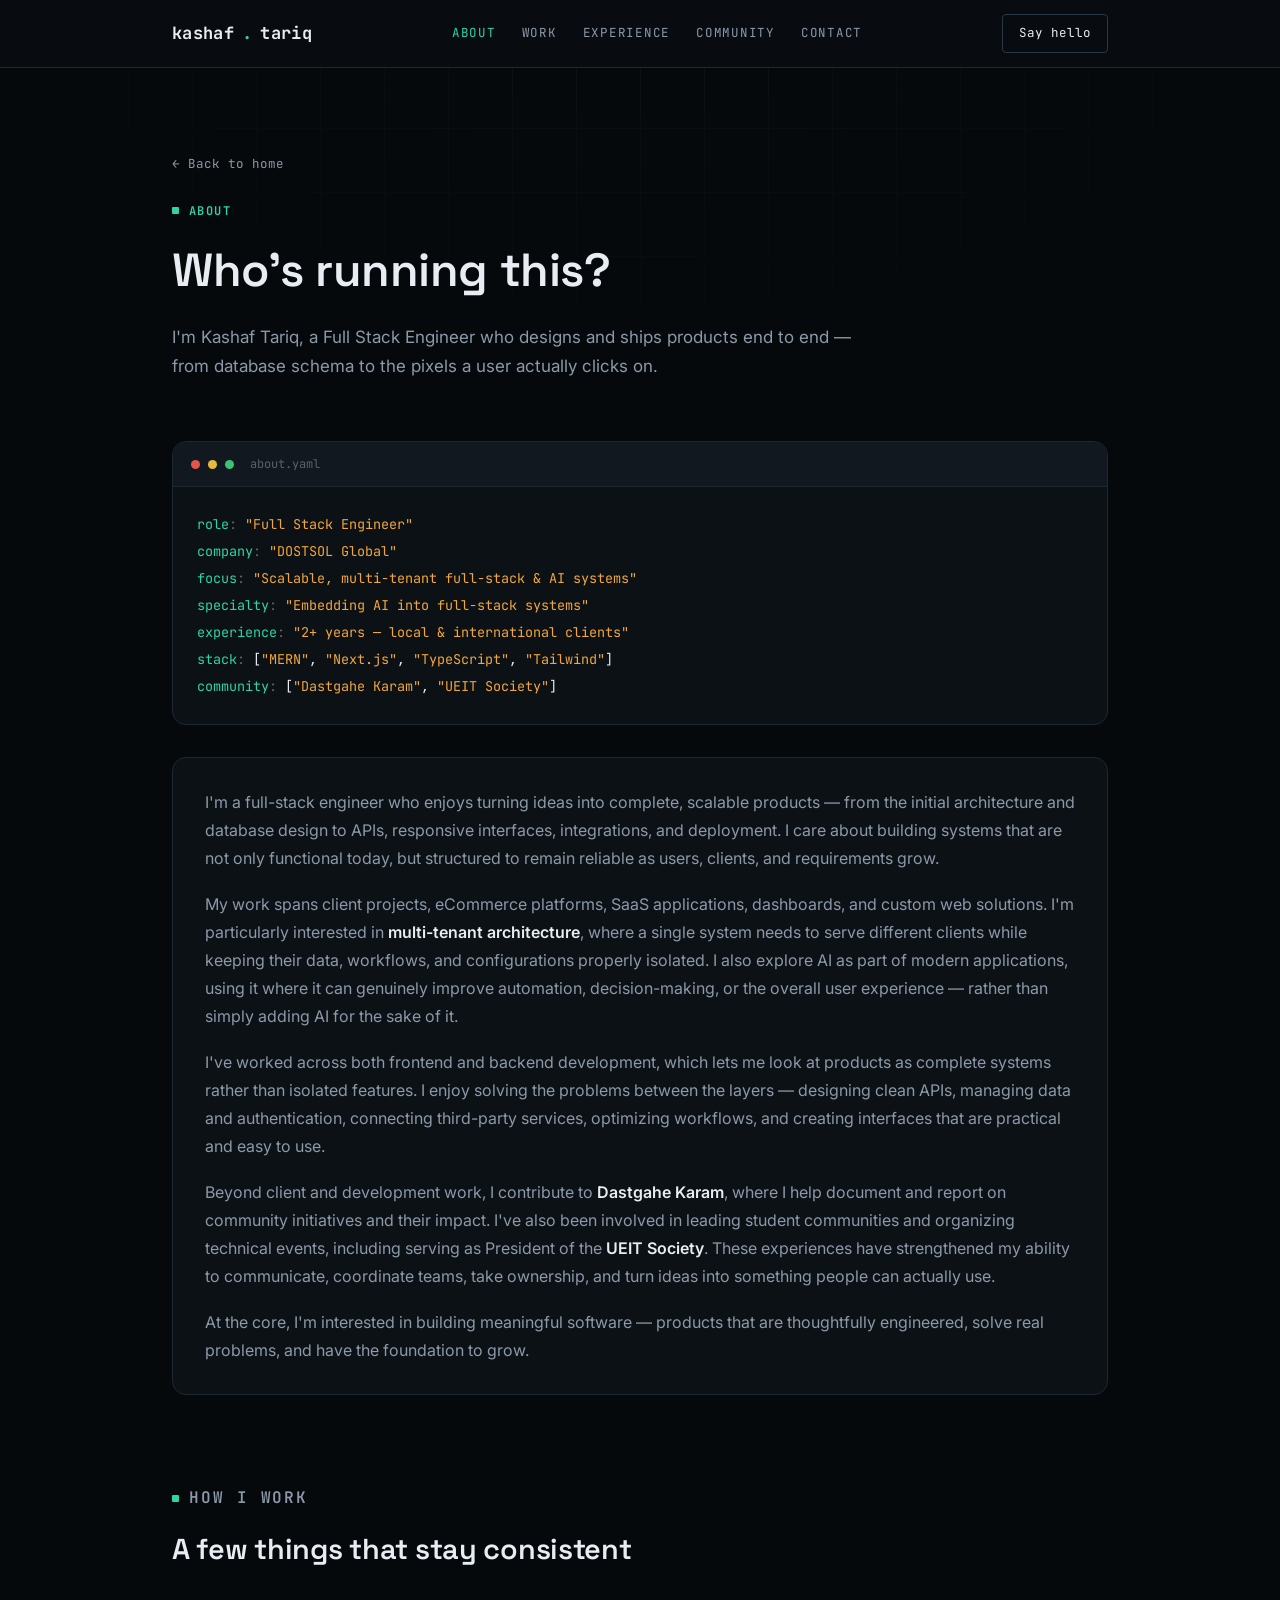
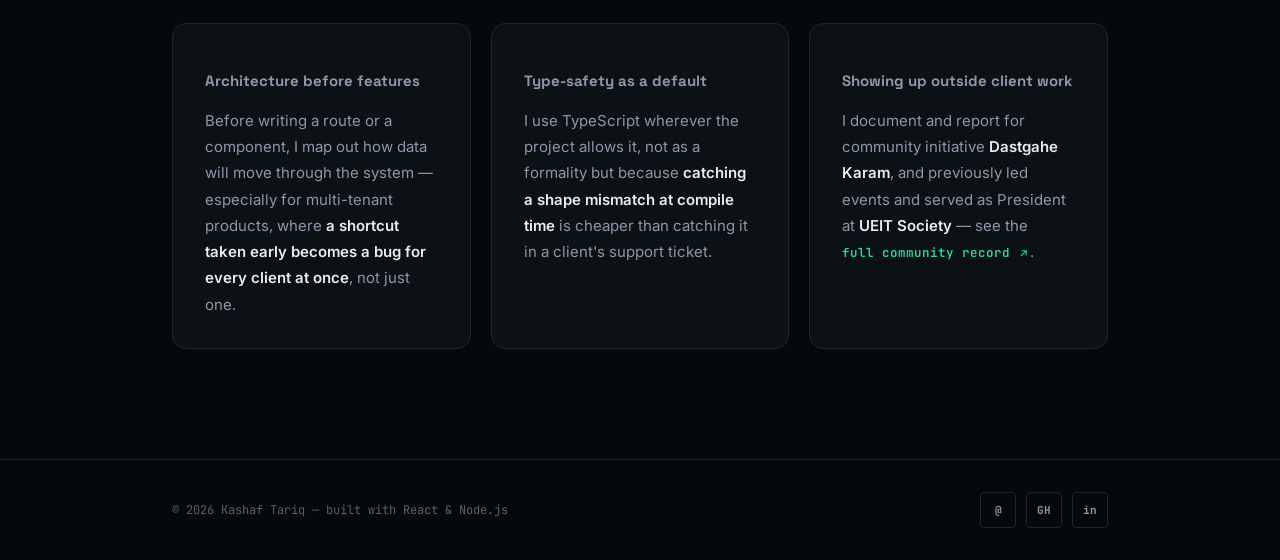
==== commit 194a3a3c: "edit about content" ====
--- a/about.html
+++ b/about.html
@@ -51,7 +51,7 @@
 
   <section class="detail-section">
     <div class="container">
-      <div class="about-grid">
+      <div class="about-grid stacked">
         <div class="panel-window reveal">
           <div class="panel-header">
             <span class="dot red"></span><span class="dot yellow"></span><span class="dot green"></span>
@@ -68,9 +68,11 @@
           </div>
         </div>
         <div class="about-text reveal">
-          <p>I design and ship full-stack products end to end — REST APIs, databases, and responsive, type-safe interfaces — with an emphasis on <strong>architecture that holds up</strong> across multiple clients and tenants as products grow.</p>
-          <p>Day to day, that means React and Next.js on the front end, Node.js and Express on the back end, MongoDB and Firebase for data, and enough AI tooling layered in to make the whole system a little smarter than a typical CRUD app.</p>
-          <p>I've built that range by working across different environments: a full-time engineering role building multi-tenant client software at <strong>DOSTSOL Global</strong>, a fellowship at <strong>Headstarter AI</strong> focused on shipping AI-powered products fast, and a shorter stint as a <strong>Web Developer at Hairium</strong> — each one adding a different way of thinking about the same underlying craft.</p>
+          <p>I'm a full-stack engineer who enjoys turning ideas into complete, scalable products — from the initial architecture and database design to APIs, responsive interfaces, integrations, and deployment. I care about building systems that are not only functional today, but structured to remain reliable as users, clients, and requirements grow.</p>
+          <p>My work spans client projects, eCommerce platforms, SaaS applications, dashboards, and custom web solutions. I'm particularly interested in <strong>multi-tenant architecture</strong>, where a single system needs to serve different clients while keeping their data, workflows, and configurations properly isolated. I also explore AI as part of modern applications, using it where it can genuinely improve automation, decision-making, or the overall user experience — rather than simply adding AI for the sake of it.</p>
+          <p>I've worked across both frontend and backend development, which lets me look at products as complete systems rather than isolated features. I enjoy solving the problems between the layers — designing clean APIs, managing data and authentication, connecting third-party services, optimizing workflows, and creating interfaces that are practical and easy to use.</p>
+          <p>Beyond client and development work, I contribute to <strong>Dastgahe Karam</strong>, where I help document and report on community initiatives and their impact. I've also been involved in leading student communities and organizing technical events, including serving as President of the <strong>UEIT Society</strong>. These experiences have strengthened my ability to communicate, coordinate teams, take ownership, and turn ideas into something people can actually use.</p>
+          <p>At the core, I'm interested in building meaningful software — products that are thoughtfully engineered, solve real problems, and have the foundation to grow.</p>
         </div>
       </div>
     </div>
--- a/assets/styles.css
+++ b/assets/styles.css
@@ -116,7 +116,7 @@
 /* ---------- hero ---------- */
 .hero{padding:150px 0 90px; min-height:92vh; display:flex; align-items:center;}
 .hero-grid{display:grid; grid-template-columns:1.05fr 0.95fr; gap:40px; align-items:center;}
-.hero-title{font-size:clamp(2.3rem,4.6vw,3.6rem); line-height:1.1; margin-bottom:22px;}
+.hero-title{font-size:clamp(1.5rem,7vw,3.6rem); line-height:1.1; margin-bottom:22px; white-space:nowrap;}
 .hero-title em{font-style:normal; color:var(--accent);}
 .hero-sub{color:var(--text-dim); font-size:17px; line-height:1.7; max-width:48ch; margin-bottom:32px;}
 .hero-actions{display:flex; flex-wrap:wrap; gap:14px; margin-bottom:44px;}
@@ -137,6 +137,7 @@
 
 /* ---------- about (config panel) ---------- */
 .about-grid{display:grid; grid-template-columns:1fr 1fr; gap:48px; align-items:start;}
+.about-grid.stacked{grid-template-columns:1fr; gap:32px;}
 .panel-window{background:var(--panel); border:1px solid var(--border); border-radius:var(--radius-lg); overflow:hidden;}
 .panel-header{display:flex; align-items:center; gap:8px; padding:13px 18px; border-bottom:1px solid var(--border); background:var(--panel-hover);}
 .dot{width:9px; height:9px; border-radius:50%;}
@@ -146,12 +147,13 @@
 .kv-key{color:var(--accent);}
 .kv-str{color:var(--amber);}
 .kv-punc{color:var(--text-faint);}
+.about-text{background:var(--panel); border:1px solid var(--border); border-radius:var(--radius-lg); padding:30px 32px;}
 .about-text p{color:var(--text-dim); font-size:16px; line-height:1.75; margin-bottom:18px;}
 .about-text p:last-child{margin-bottom:0;}
 .about-text strong{color:var(--text); font-weight:600;}
 
 /* ---------- stack ---------- */
-.stack-groups{display:grid; grid-template-columns:repeat(5,1fr); gap:28px;}
+.stack-groups{display:grid; grid-template-columns:repeat(6,1fr); gap:28px;}
 .stack-group-label{font-family:var(--font-mono); font-size:11.5px; letter-spacing:0.1em; text-transform:uppercase; color:var(--amber); margin-bottom:16px;}
 .stack-chips{display:flex; flex-direction:column; gap:10px;}
 .stack-chip{display:flex; align-items:center; gap:12px; padding:12px 14px; background:var(--panel); border:1px solid var(--border); border-radius:var(--radius-md); transition:border-color .18s ease, transform .18s ease, background .18s ease;}
@@ -159,6 +161,7 @@
 .stack-chip img{width:22px; height:22px; flex-shrink:0;}
 .stack-chip span{font-family:var(--font-mono); font-size:13px; color:var(--text-dim);}
 .stack-chip-icon{width:22px; height:22px; flex-shrink:0; display:flex; align-items:center; justify-content:center; font-family:var(--font-mono); font-size:15px; color:var(--accent);}
+.stack-chip-icon svg{width:18px; height:18px;}
 .stack-group-note{color:var(--text-dim); font-size:13.5px; line-height:1.6; margin-top:14px;}
 
 /* ---------- log / timeline ---------- */
@@ -327,7 +330,7 @@
   .hero-visual{margin-top:32px;}
   .hero{padding:130px 0 60px;}
   .about-grid{grid-template-columns:1fr; gap:36px;}
-  .stack-groups{grid-template-columns:repeat(2,1fr);}
+  .stack-groups{grid-template-columns:repeat(3,1fr);}
   .work-grid{grid-template-columns:1fr;}
   .detail-card-grid{grid-template-columns:1fr;}
   .project-row{grid-template-columns:1fr; gap:24px;}
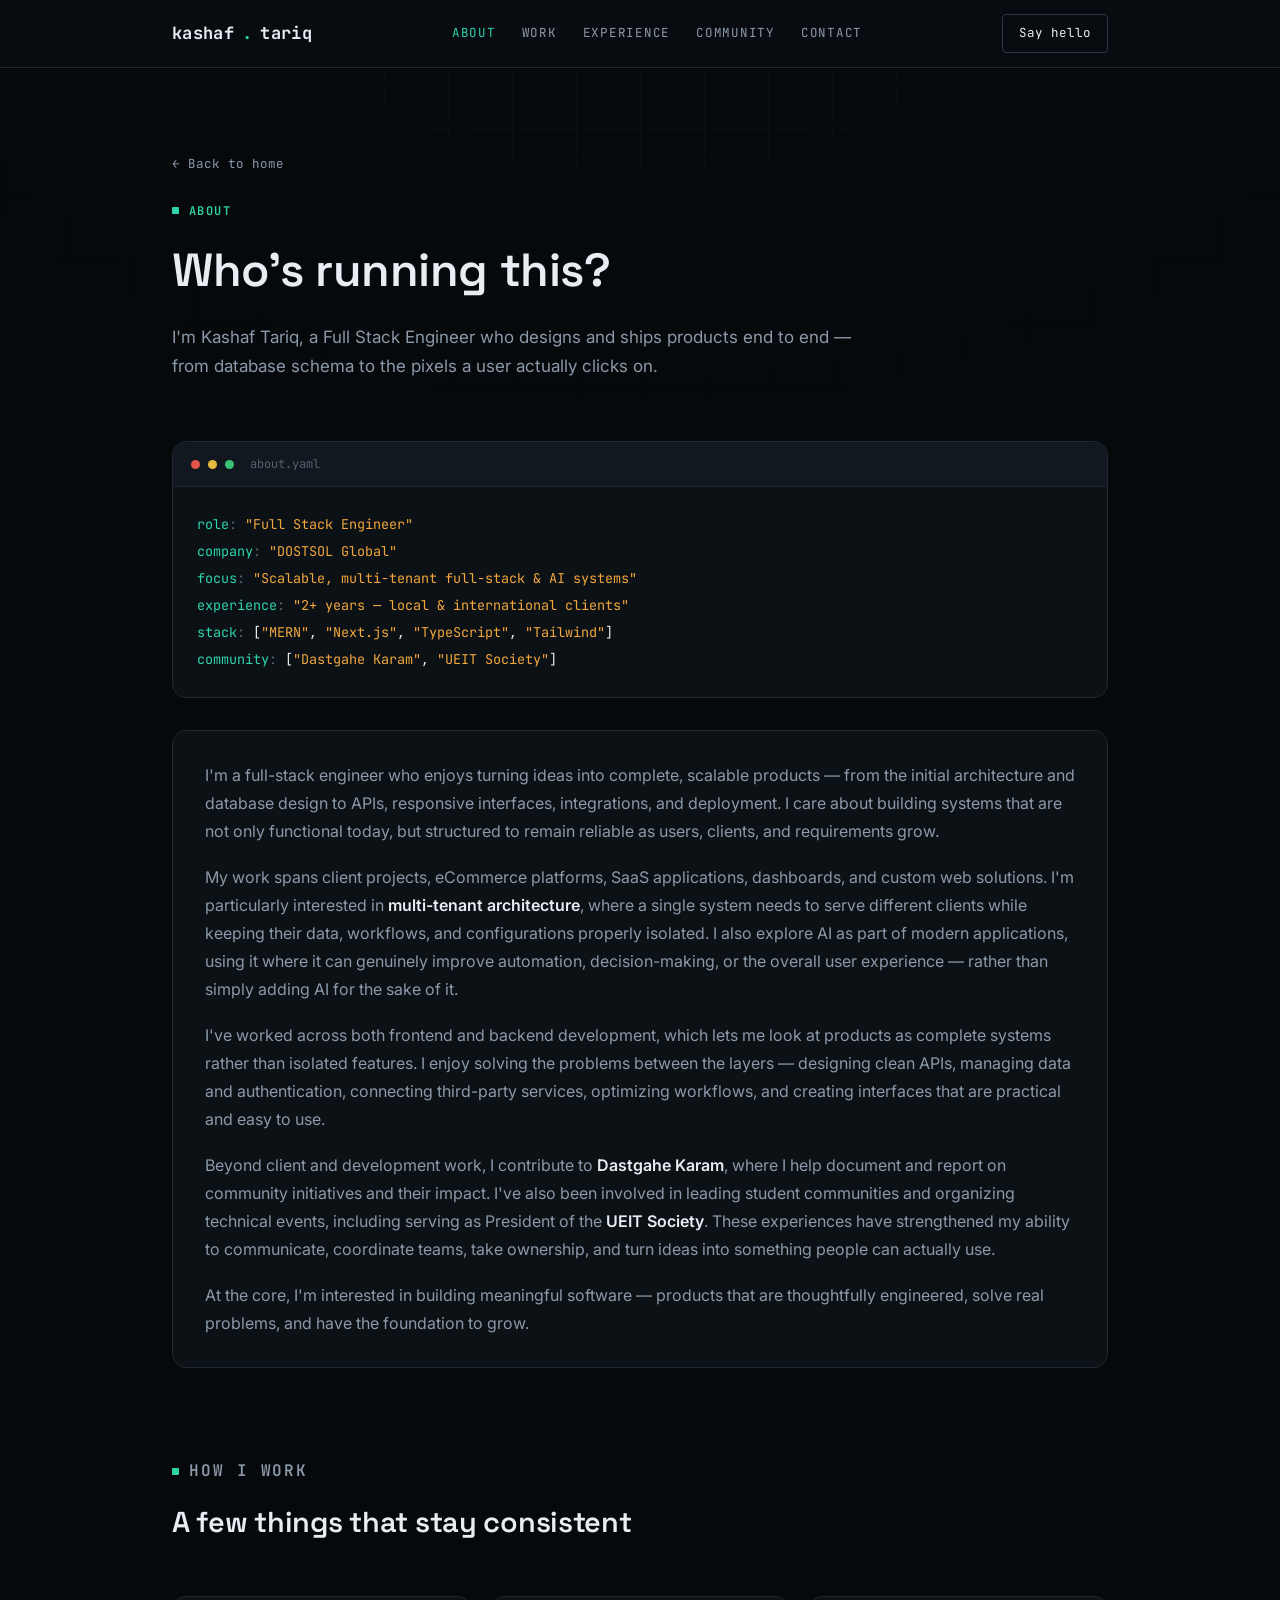
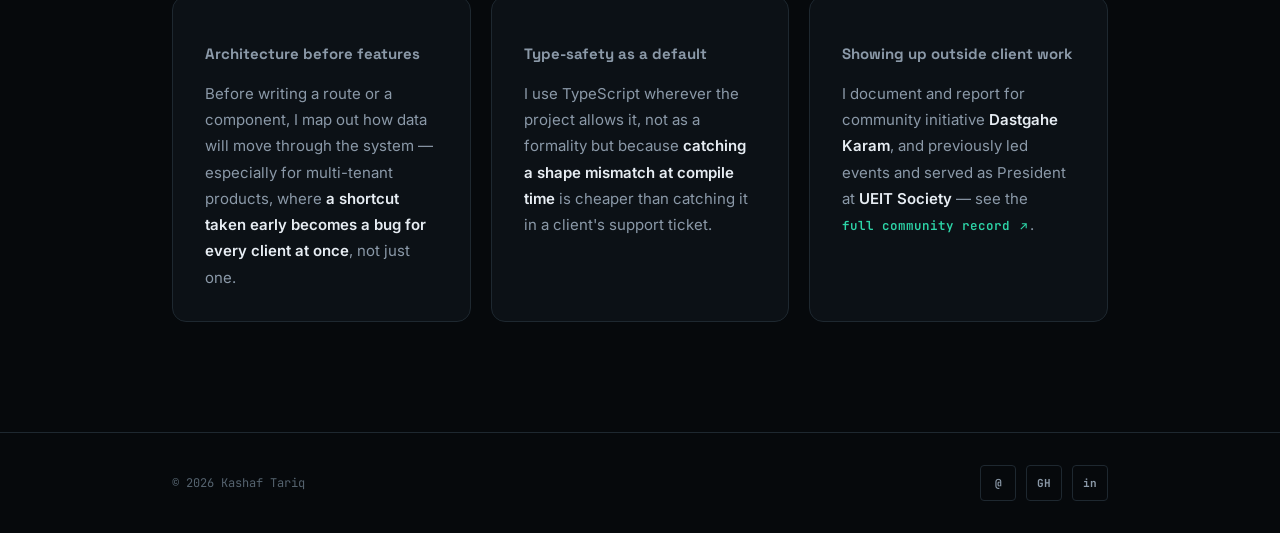
==== commit 5545714e: "Changes in STYLE AND CONTENT" ====
--- a/about.html
+++ b/about.html
@@ -61,7 +61,6 @@
             <div><span class="kv-key">role</span><span class="kv-punc">:</span> <span class="kv-str">"Full Stack Engineer"</span></div>
             <div><span class="kv-key">company</span><span class="kv-punc">:</span> <span class="kv-str">"DOSTSOL Global"</span></div>
             <div><span class="kv-key">focus</span><span class="kv-punc">:</span> <span class="kv-str">"Scalable, multi-tenant full-stack & AI systems"</span></div>
-            <div><span class="kv-key">specialty</span><span class="kv-punc">:</span> <span class="kv-str">"Embedding AI into full-stack systems"</span></div>
             <div><span class="kv-key">experience</span><span class="kv-punc">:</span> <span class="kv-str">"2+ years — local & international clients"</span></div>
             <div><span class="kv-key">stack</span><span class="kv-punc">:</span> [<span class="kv-str">"MERN"</span>, <span class="kv-str">"Next.js"</span>, <span class="kv-str">"TypeScript"</span>, <span class="kv-str">"Tailwind"</span>]</div>
             <div><span class="kv-key">community</span><span class="kv-punc">:</span> [<span class="kv-str">"Dastgahe Karam"</span>, <span class="kv-str">"UEIT Society"</span>]</div>
@@ -105,7 +104,7 @@
 
 <footer class="footer">
   <div class="container footer-inner">
-    <span class="footer-text">© <span id="year"></span> Kashaf Tariq — built with React &amp; Node.js</span>
+    <span class="footer-text">© <span id="year"></span> Kashaf Tariq</span>
     <div class="social-row">
       <a class="social-badge" href="mailto:kashaftariq496@gmail.com" aria-label="Email">@</a>
       <a class="social-badge" href="https://github.com/kashaf955" target="_blank" rel="noopener" aria-label="GitHub">GH</a>
--- a/assets/styles.css
+++ b/assets/styles.css
@@ -182,7 +182,7 @@
 .work-grid{display:grid; grid-template-columns:repeat(3,1fr); gap:24px;}
 .work-card{background:var(--panel); border:1px solid var(--border); border-radius:var(--radius-lg); padding:26px; display:flex; flex-direction:column; transition:border-color .18s ease, transform .18s ease;}
 .work-card:hover{border-color:var(--accent); transform:translateY(-4px);}
-.work-card-head{display:flex; align-items:center; justify-content:space-between; flex-wrap:wrap; gap:8px; margin-bottom:14px;}
+.work-card-head{display:flex; flex-direction:column; align-items:flex-start; gap:8px; margin-bottom:14px;}
 .work-name{font-family:var(--font-display); font-size:19px; font-weight:600;}
 .work-desc{color:var(--text-dim); font-size:14.5px; line-height:1.65; margin-bottom:22px; flex-grow:1;}
 .work-icons{display:flex; gap:8px; margin-bottom:20px;}
@@ -197,7 +197,7 @@
 
 /* ---------- project media (thumbnails / screenshots) ---------- */
 .project-thumb{aspect-ratio:16/10; border-radius:var(--radius-md); background:var(--panel-hover); border:1px solid var(--border); overflow:hidden; position:relative; display:flex; align-items:center; justify-content:center;}
-.project-thumb img{width:100%; height:100%; object-fit:contain; display:block;}
+.project-thumb img{width:100%; height:100%; object-fit:cover; object-position:center; display:block;}
 .project-thumb-placeholder{display:flex; flex-direction:column; align-items:center; gap:10px; color:var(--text-faint);}
 .project-thumb-placeholder svg{width:36px; height:36px;}
 .project-thumb-placeholder span{font-family:var(--font-mono); font-size:10.5px; letter-spacing:0.04em; text-transform:uppercase;}
@@ -288,30 +288,19 @@
 .impact-sub-label{display:flex; align-items:center; gap:8px; font-family:var(--font-display); font-size:15.5px; font-weight:600; margin-bottom:12px;}
 .impact-sub-label::before{content:""; width:6px; height:6px; background:var(--accent); border-radius:50%; flex-shrink:0;}
 
-/* ---------- testimonials carousel ---------- */
-.testimonial-carousel{position:relative;}
-.testimonial-track{display:flex; gap:24px; overflow-x:auto; scroll-snap-type:x mandatory; scroll-behavior:smooth; -webkit-overflow-scrolling:touch; padding-bottom:4px; scrollbar-width:none; -ms-overflow-style:none;}
-.testimonial-track::-webkit-scrollbar{display:none;}
-.testimonial-card{background:var(--panel); border:1px solid var(--border); border-radius:var(--radius-lg); padding:28px; display:flex; flex-direction:column; flex:0 0 calc(33.333% - 16px); scroll-snap-align:start; transition:border-color .18s ease, transform .18s ease;}
+/* ---------- testimonials ---------- */
+.testimonial-grid{display:grid; grid-template-columns:repeat(3,1fr); gap:24px;}
+.testimonial-card{background:var(--panel); border:1px solid var(--border); border-radius:var(--radius-lg); padding:28px; display:flex; flex-direction:column; transition:border-color .18s ease, transform .18s ease;}
 .testimonial-card:hover{border-color:var(--accent); transform:translateY(-4px);}
-.testimonial-quote{color:var(--text-dim); font-size:14.5px; line-height:1.7; margin-bottom:22px; flex-grow:1;}
-.testimonial-author{display:flex; align-items:center; gap:12px;}
-.testimonial-avatar{width:40px; height:40px; border-radius:50%; background:var(--accent-soft); border:1px solid var(--border-strong); display:flex; align-items:center; justify-content:center; font-family:var(--font-display); font-weight:700; color:var(--accent); font-size:13px; flex-shrink:0;}
+.testimonial-quote{color:var(--text-dim); font-size:14.5px; line-height:1.7; margin-bottom:18px; flex-grow:1;}
 .testimonial-name{font-family:var(--font-display); font-size:13.5px; font-weight:600; color:var(--text);}
-.testimonial-role{font-family:var(--font-mono); font-size:11px; color:var(--text-faint);}
-.carousel-controls{display:flex; align-items:center; justify-content:center; gap:18px; margin-top:28px;}
-.carousel-btn{width:40px; height:40px; flex-shrink:0; border-radius:50%; border:1px solid var(--border-strong); background:var(--panel); color:var(--text); display:flex; align-items:center; justify-content:center; cursor:pointer; transition:border-color .15s ease, color .15s ease, transform .15s ease;}
-.carousel-btn:hover{border-color:var(--accent); color:var(--accent); transform:translateY(-2px);}
-.carousel-btn svg{width:16px; height:16px;}
-.carousel-dots{display:flex; align-items:center; gap:8px;}
-.carousel-dot{width:7px; height:7px; padding:0; border:none; border-radius:50%; background:var(--border-strong); cursor:pointer; transition:background .2s ease, transform .2s ease;}
-.carousel-dot.is-active{background:var(--accent); transform:scale(1.35);}
+.testimonial-role{font-family:var(--font-mono); font-size:11px; font-weight:400; color:var(--text-faint);}
 
 @media (max-width:980px){
-  .testimonial-card{flex-basis:calc(50% - 12px);}
+  .testimonial-grid{grid-template-columns:1fr 1fr;}
 }
 @media (max-width:640px){
-  .testimonial-card{flex-basis:100%;}
+  .testimonial-grid{grid-template-columns:1fr;}
 }
 
 /* ---------- fancy cursor (desktop pointers only) ---------- */
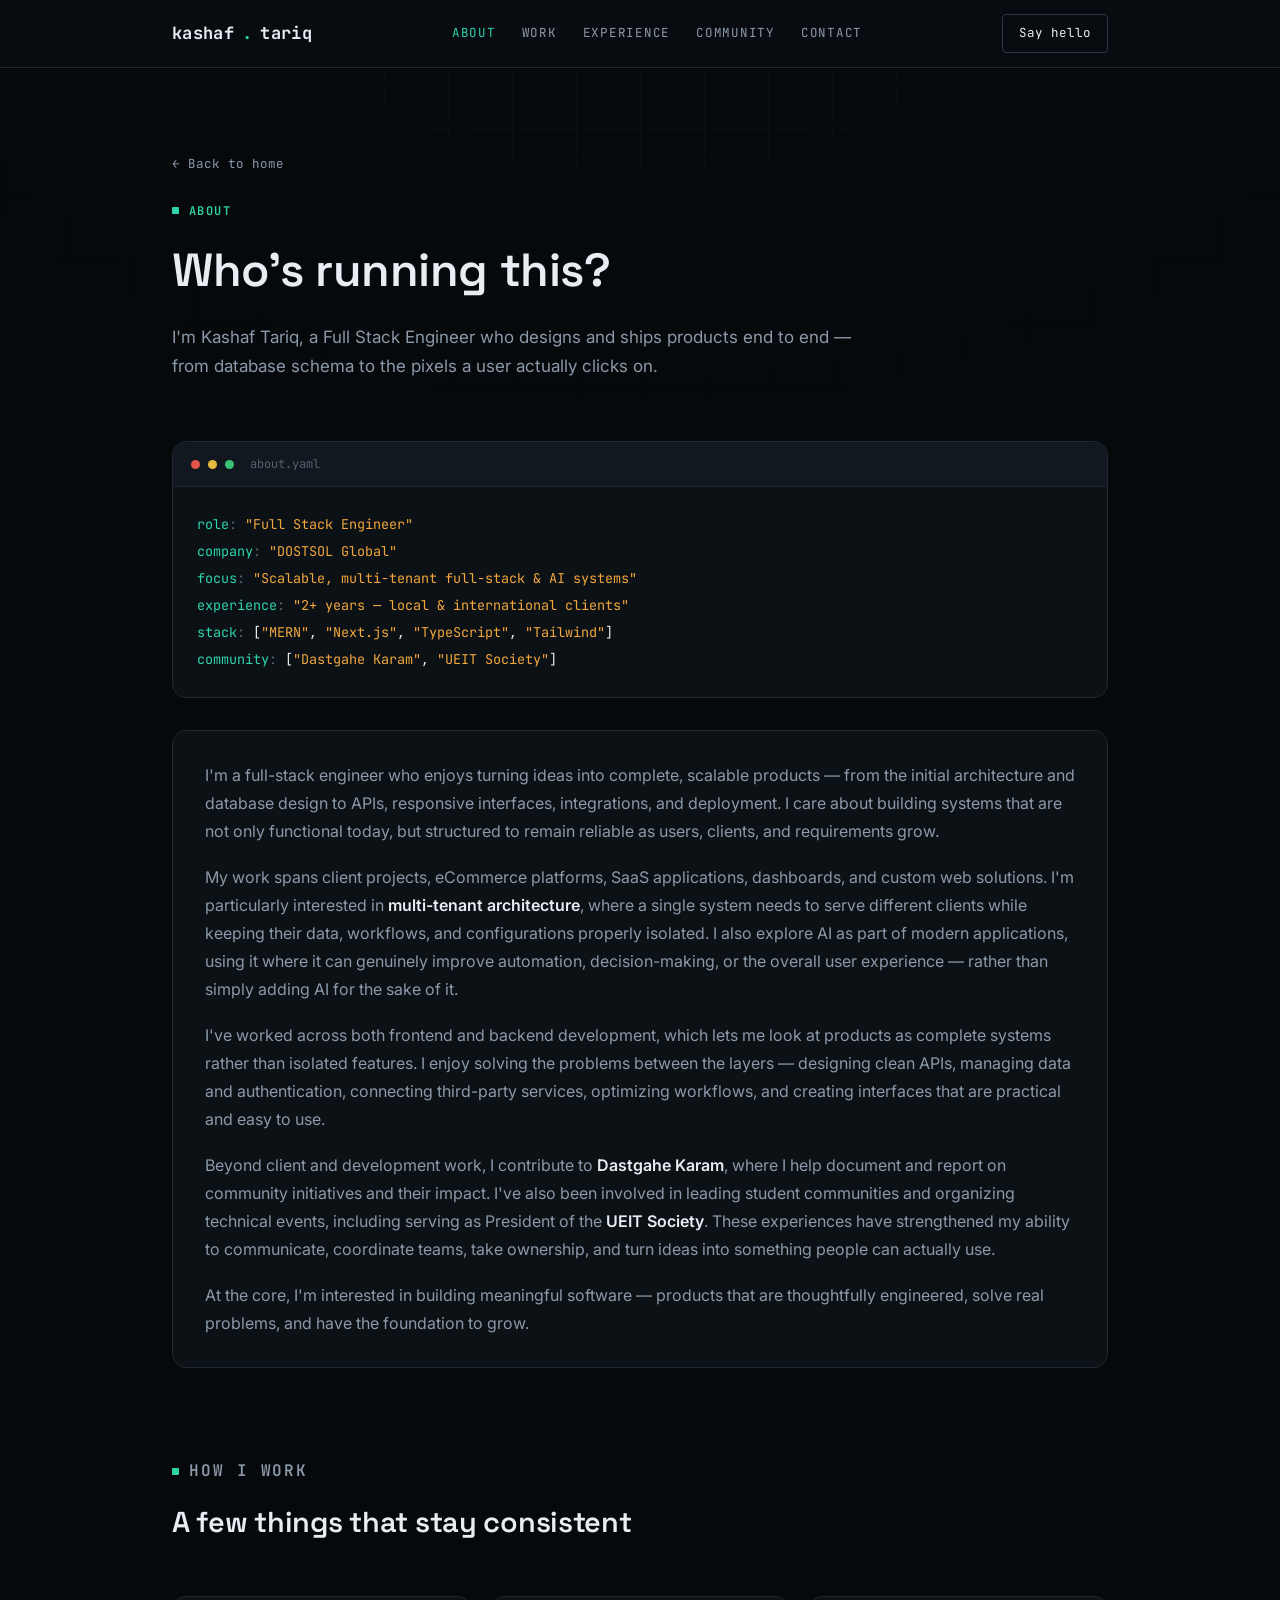
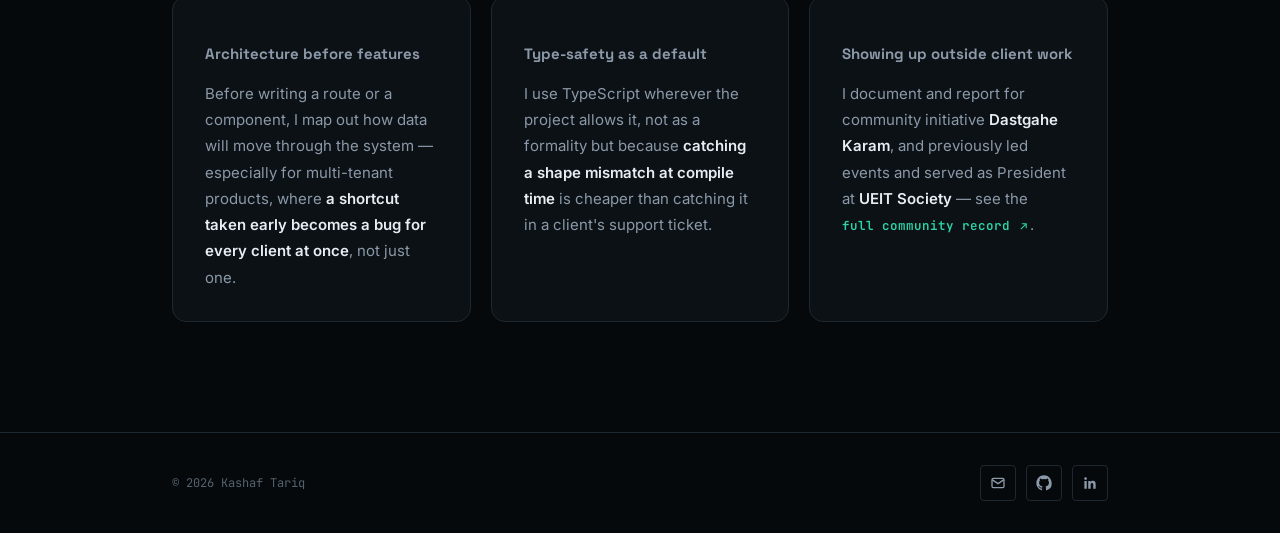
==== commit b13d66df: "Footer social icon add" ====
--- a/about.html
+++ b/about.html
@@ -106,9 +106,15 @@
   <div class="container footer-inner">
     <span class="footer-text">© <span id="year"></span> Kashaf Tariq</span>
     <div class="social-row">
-      <a class="social-badge" href="mailto:kashaftariq496@gmail.com" aria-label="Email">@</a>
-      <a class="social-badge" href="https://github.com/kashaf955" target="_blank" rel="noopener" aria-label="GitHub">GH</a>
-      <a class="social-badge" href="https://www.linkedin.com/in/kashaf-tariq-948163258/" target="_blank" rel="noopener" aria-label="LinkedIn">in</a>
+      <a class="social-badge" href="mailto:kashaftariq496@gmail.com" aria-label="Email">
+        <svg viewBox="0 0 24 24" fill="none" stroke="currentColor" stroke-width="2"><rect x="3" y="5" width="18" height="14" rx="2"/><path d="M3 7l9 6 9-6"/></svg>
+      </a>
+      <a class="social-badge" href="https://github.com/kashaf955" target="_blank" rel="noopener" aria-label="GitHub">
+        <svg viewBox="0 0 24 24" fill="currentColor"><path d="M12 .5C5.73.5.5 5.73.5 12c0 5.08 3.29 9.39 7.86 10.91.57.1.78-.25.78-.55 0-.27-.01-1.16-.02-2.11-3.2.7-3.88-1.36-3.88-1.36-.53-1.34-1.29-1.7-1.29-1.7-1.05-.72.08-.7.08-.7 1.17.08 1.78 1.2 1.78 1.2 1.03 1.77 2.71 1.26 3.37.96.1-.75.4-1.26.73-1.55-2.55-.29-5.23-1.28-5.23-5.7 0-1.26.45-2.29 1.19-3.09-.12-.29-.52-1.46.11-3.05 0 0 .97-.31 3.18 1.18a11.1 11.1 0 015.8 0c2.2-1.49 3.17-1.18 3.17-1.18.63 1.59.24 2.76.12 3.05.74.8 1.18 1.83 1.18 3.09 0 4.43-2.69 5.41-5.25 5.69.41.36.78 1.06.78 2.15 0 1.55-.01 2.8-.01 3.18 0 .31.21.66.79.55A10.51 10.51 0 0023.5 12C23.5 5.73 18.27.5 12 .5z"/></svg>
+      </a>
+      <a class="social-badge" href="https://www.linkedin.com/in/kashaf-tariq-948163258/" target="_blank" rel="noopener" aria-label="LinkedIn">
+        <svg viewBox="0 0 24 24" fill="currentColor"><path d="M20.45 20.45h-3.55v-5.57c0-1.33-.02-3.03-1.85-3.03-1.85 0-2.14 1.45-2.14 2.94v5.66H9.36V9h3.41v1.56h.05c.48-.9 1.64-1.85 3.38-1.85 3.62 0 4.29 2.38 4.29 5.48v6.26zM5.34 7.43a2.06 2.06 0 11.02-4.12 2.06 2.06 0 01-.02 4.12zM7.12 20.45H3.56V9h3.56v11.45z"/></svg>
+      </a>
     </div>
   </div>
 </footer>
--- a/assets/styles.css
+++ b/assets/styles.css
@@ -226,7 +226,8 @@
 .footer-inner{display:flex; align-items:center; justify-content:space-between; flex-wrap:wrap; gap:16px;}
 .footer-text{font-family:var(--font-mono); font-size:12px; color:var(--text-faint);}
 .social-row{display:flex; gap:10px;}
-.social-badge{width:36px; height:36px; display:flex; align-items:center; justify-content:center; border:1px solid var(--border); border-radius:var(--radius-sm); font-family:var(--font-mono); font-size:11px; font-weight:700; color:var(--text-dim); transition:border-color .15s ease, color .15s ease, transform .15s ease;}
+.social-badge{width:36px; height:36px; display:flex; align-items:center; justify-content:center; border:1px solid var(--border); border-radius:var(--radius-sm); color:var(--text-dim); transition:border-color .15s ease, color .15s ease, transform .15s ease;}
+.social-badge svg{width:16px; height:16px;}
 .social-badge:hover{border-color:var(--accent); color:var(--accent); transform:translateY(-2px);}
 
 /* ---------- detail pages ---------- */
@@ -288,19 +289,30 @@
 .impact-sub-label{display:flex; align-items:center; gap:8px; font-family:var(--font-display); font-size:15.5px; font-weight:600; margin-bottom:12px;}
 .impact-sub-label::before{content:""; width:6px; height:6px; background:var(--accent); border-radius:50%; flex-shrink:0;}
 
-/* ---------- testimonials ---------- */
-.testimonial-grid{display:grid; grid-template-columns:repeat(3,1fr); gap:24px;}
-.testimonial-card{background:var(--panel); border:1px solid var(--border); border-radius:var(--radius-lg); padding:28px; display:flex; flex-direction:column; transition:border-color .18s ease, transform .18s ease;}
+/* ---------- testimonials carousel ---------- */
+.testimonial-carousel{position:relative;}
+.testimonial-track{display:flex; gap:24px; overflow-x:auto; scroll-snap-type:x mandatory; scroll-behavior:smooth; -webkit-overflow-scrolling:touch; padding-bottom:4px; scrollbar-width:none; -ms-overflow-style:none;}
+.testimonial-track::-webkit-scrollbar{display:none;}
+.testimonial-card{background:var(--panel); border:1px solid var(--border); border-radius:var(--radius-lg); padding:28px; display:flex; flex-direction:column; flex:0 0 calc(33.333% - 16px); scroll-snap-align:start; transition:border-color .18s ease, transform .18s ease;}
 .testimonial-card:hover{border-color:var(--accent); transform:translateY(-4px);}
-.testimonial-quote{color:var(--text-dim); font-size:14.5px; line-height:1.7; margin-bottom:18px; flex-grow:1;}
+.testimonial-quote{color:var(--text-dim); font-size:14.5px; line-height:1.7; margin-bottom:22px; flex-grow:1;}
+.testimonial-author{display:flex; align-items:center; gap:12px;}
+.testimonial-avatar{width:40px; height:40px; border-radius:50%; background:var(--accent-soft); border:1px solid var(--border-strong); display:flex; align-items:center; justify-content:center; font-family:var(--font-display); font-weight:700; color:var(--accent); font-size:13px; flex-shrink:0;}
 .testimonial-name{font-family:var(--font-display); font-size:13.5px; font-weight:600; color:var(--text);}
-.testimonial-role{font-family:var(--font-mono); font-size:11px; font-weight:400; color:var(--text-faint);}
+.testimonial-role{font-family:var(--font-mono); font-size:11px; color:var(--text-faint);}
+.carousel-controls{display:flex; align-items:center; justify-content:center; gap:18px; margin-top:28px;}
+.carousel-btn{width:40px; height:40px; flex-shrink:0; border-radius:50%; border:1px solid var(--border-strong); background:var(--panel); color:var(--text); display:flex; align-items:center; justify-content:center; cursor:pointer; transition:border-color .15s ease, color .15s ease, transform .15s ease;}
+.carousel-btn:hover{border-color:var(--accent); color:var(--accent); transform:translateY(-2px);}
+.carousel-btn svg{width:16px; height:16px;}
+.carousel-dots{display:flex; align-items:center; gap:8px;}
+.carousel-dot{width:7px; height:7px; padding:0; border:none; border-radius:50%; background:var(--border-strong); cursor:pointer; transition:background .2s ease, transform .2s ease;}
+.carousel-dot.is-active{background:var(--accent); transform:scale(1.35);}
 
 @media (max-width:980px){
-  .testimonial-grid{grid-template-columns:1fr 1fr;}
+  .testimonial-card{flex-basis:calc(50% - 12px);}
 }
 @media (max-width:640px){
-  .testimonial-grid{grid-template-columns:1fr;}
+  .testimonial-card{flex-basis:100%;}
 }
 
 /* ---------- fancy cursor (desktop pointers only) ---------- */
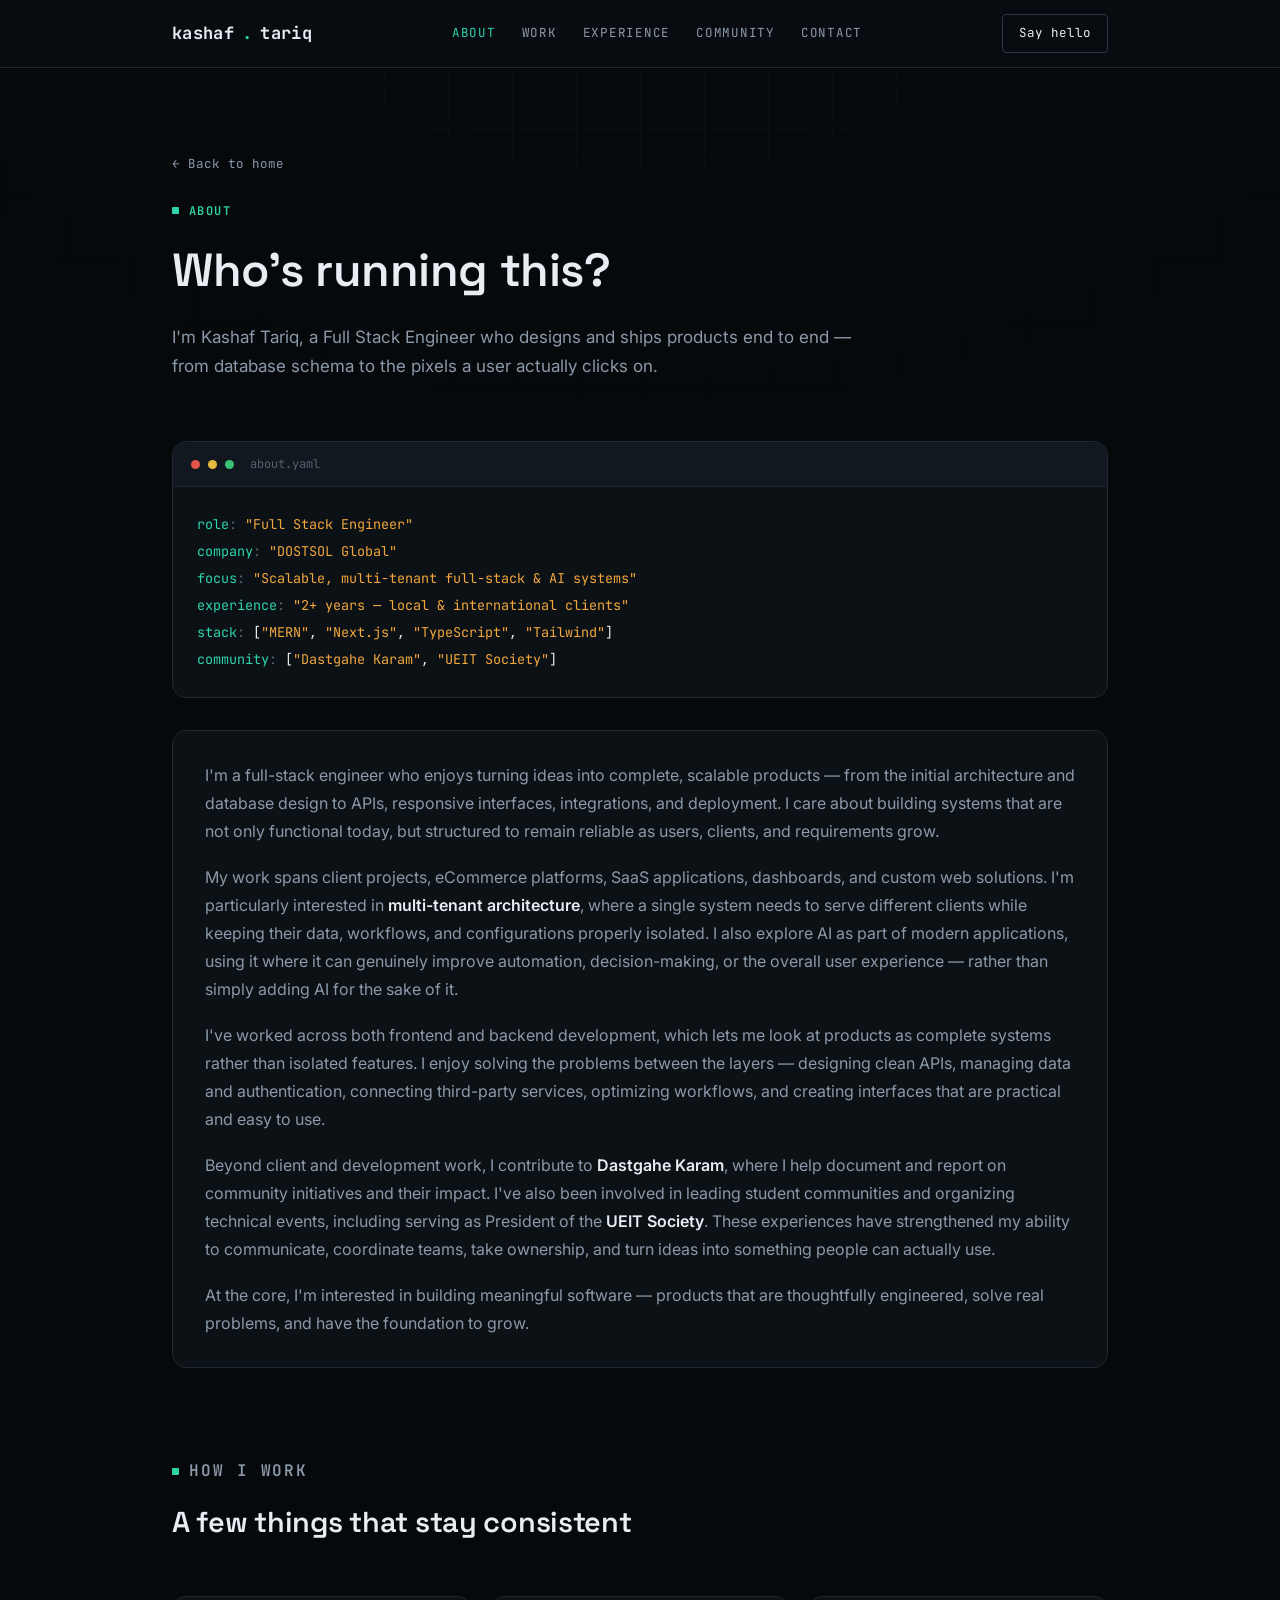
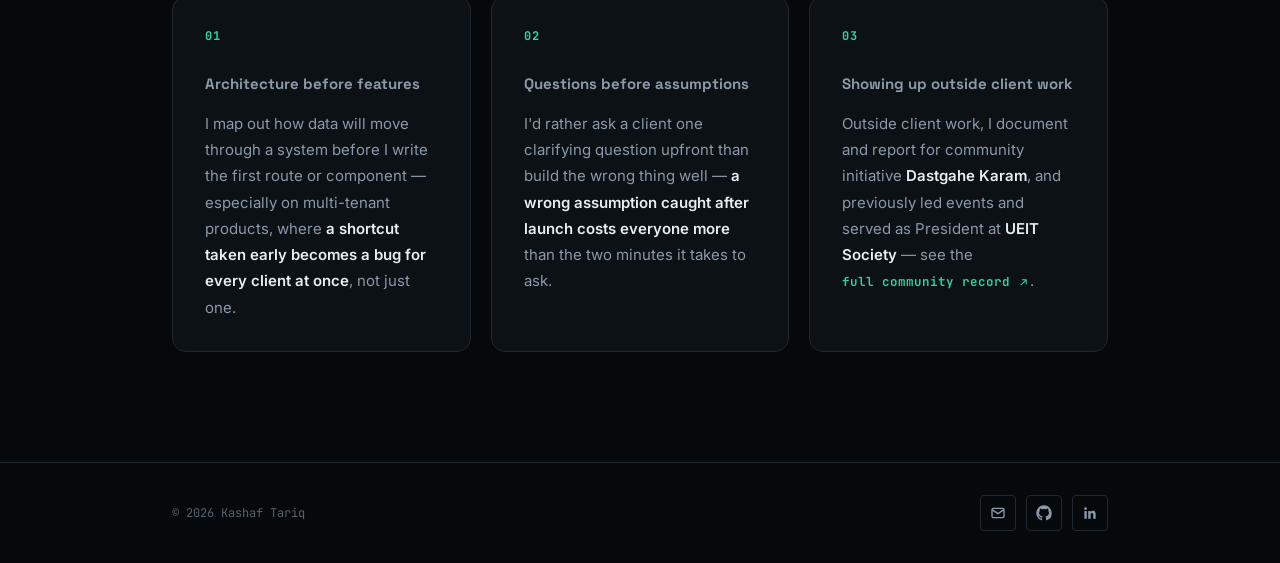
==== commit 5bfeefab: "edit about section" ====
--- a/about.html
+++ b/about.html
@@ -85,16 +85,19 @@
       </div>
       <div class="detail-card-grid">
         <div class="detail-card reveal">
+          <span class="detail-card-index">01</span>
           <p class="detail-card-title">Architecture before features</p>
-          <p>Before writing a route or a component, I map out how data will move through the system — especially for multi-tenant products, where <strong>a shortcut taken early becomes a bug for every client at once</strong>, not just one.</p>
+          <p>I map out how data will move through a system before I write the first route or component — especially on multi-tenant products, where <strong>a shortcut taken early becomes a bug for every client at once</strong>, not just one.</p>
         </div>
         <div class="detail-card reveal">
-          <p class="detail-card-title">Type-safety as a default</p>
-          <p>I use TypeScript wherever the project allows it, not as a formality but because <strong>catching a shape mismatch at compile time</strong> is cheaper than catching it in a client's support ticket.</p>
+          <span class="detail-card-index">02</span>
+          <p class="detail-card-title">Questions before assumptions</p>
+          <p>I'd rather ask a client one clarifying question upfront than build the wrong thing well — <strong>a wrong assumption caught after launch costs everyone more</strong> than the two minutes it takes to ask.</p>
         </div>
         <div class="detail-card reveal">
+          <span class="detail-card-index">03</span>
           <p class="detail-card-title">Showing up outside client work</p>
-          <p>I document and report for community initiative <strong>Dastgahe Karam</strong>, and previously led events and served as President at <strong>UEIT Society</strong> — see the <a href="community" class="work-link" style="display:inline-flex;">full community record<svg viewBox="0 0 24 24" fill="none" stroke="currentColor" stroke-width="2"><path d="M7 17L17 7M9 7h8v8"/></svg></a>.</p>
+          <p>Outside client work, I document and report for community initiative <strong>Dastgahe Karam</strong>, and previously led events and served as President at <strong>UEIT Society</strong> — see the <a href="community" class="work-link" style="display:inline-flex;">full community record<svg viewBox="0 0 24 24" fill="none" stroke="currentColor" stroke-width="2"><path d="M7 17L17 7M9 7h8v8"/></svg></a>.</p>
         </div>
       </div>
     </div>
--- a/assets/styles.css
+++ b/assets/styles.css
@@ -120,12 +120,6 @@
 .hero-title em{font-style:normal; color:var(--accent);}
 .hero-sub{color:var(--text-dim); font-size:17px; line-height:1.7; max-width:48ch; margin-bottom:32px;}
 .hero-actions{display:flex; flex-wrap:wrap; gap:14px; margin-bottom:44px;}
-.hero-status{display:flex; gap:0;}
-.stat{padding:0 24px; border-left:1px solid var(--border);}
-.stat:first-child{padding-left:0; border-left:none;}
-.stat-value{font-family:var(--font-mono); font-weight:700; color:var(--accent); font-size:15px; margin-bottom:4px;}
-.stat-label{font-family:var(--font-mono); font-size:10px; text-transform:uppercase; letter-spacing:0.08em; color:var(--text-faint);}
-
 .hero-visual{display:flex; flex-direction:column; align-items:center;}
 .hero-photo-wrap{position:relative; width:100%; max-width:400px; display:flex; flex-direction:column; align-items:center;}
 .hero-photo-frame{position:relative; z-index:1; width:100%;}
@@ -244,7 +238,8 @@
 .detail-card-grid{display:grid; grid-template-columns:repeat(3,1fr); gap:20px;}
 .detail-card-grid .detail-card{margin-bottom:0; display:flex; flex-direction:column;}
 .detail-card-head{display:flex; flex-wrap:wrap; align-items:center; justify-content:space-between; gap:10px; margin-bottom:6px;}
-.detail-card-title{font-family:var(--font-display); font-size:20px; font-weight:700;}
+.detail-card-title{font-family:var(--font-display); font-size:20px; font-weight:700; color:var(--text);}
+.detail-card-index{display:block; font-family:var(--font-mono); font-size:12px; font-weight:700; color:var(--accent); letter-spacing:0.08em; margin-bottom:12px;}
 .detail-card-org{color:var(--accent); font-family:var(--font-mono); font-size:13px; font-weight:700;}
 .detail-card-date{font-family:var(--font-mono); font-size:12px; color:var(--text-faint); white-space:nowrap;}
 .detail-card p{color:var(--text-dim); font-size:15px; line-height:1.75; margin-top:14px;}
@@ -349,8 +344,6 @@
   .detail-section{padding:0 0 64px;}
   .detail-section:last-of-type{padding-bottom:76px;}
   .log-entry{grid-template-columns:1fr; gap:10px;}
-  .hero-status{flex-wrap:wrap; row-gap:16px;}
-  .stat{border-left:none; padding:0 20px 0 0;}
   .nav-cta{display:none;}
   .mobile-menu{padding:10px 20px 20px;}
   .stack-groups{grid-template-columns:1fr;}
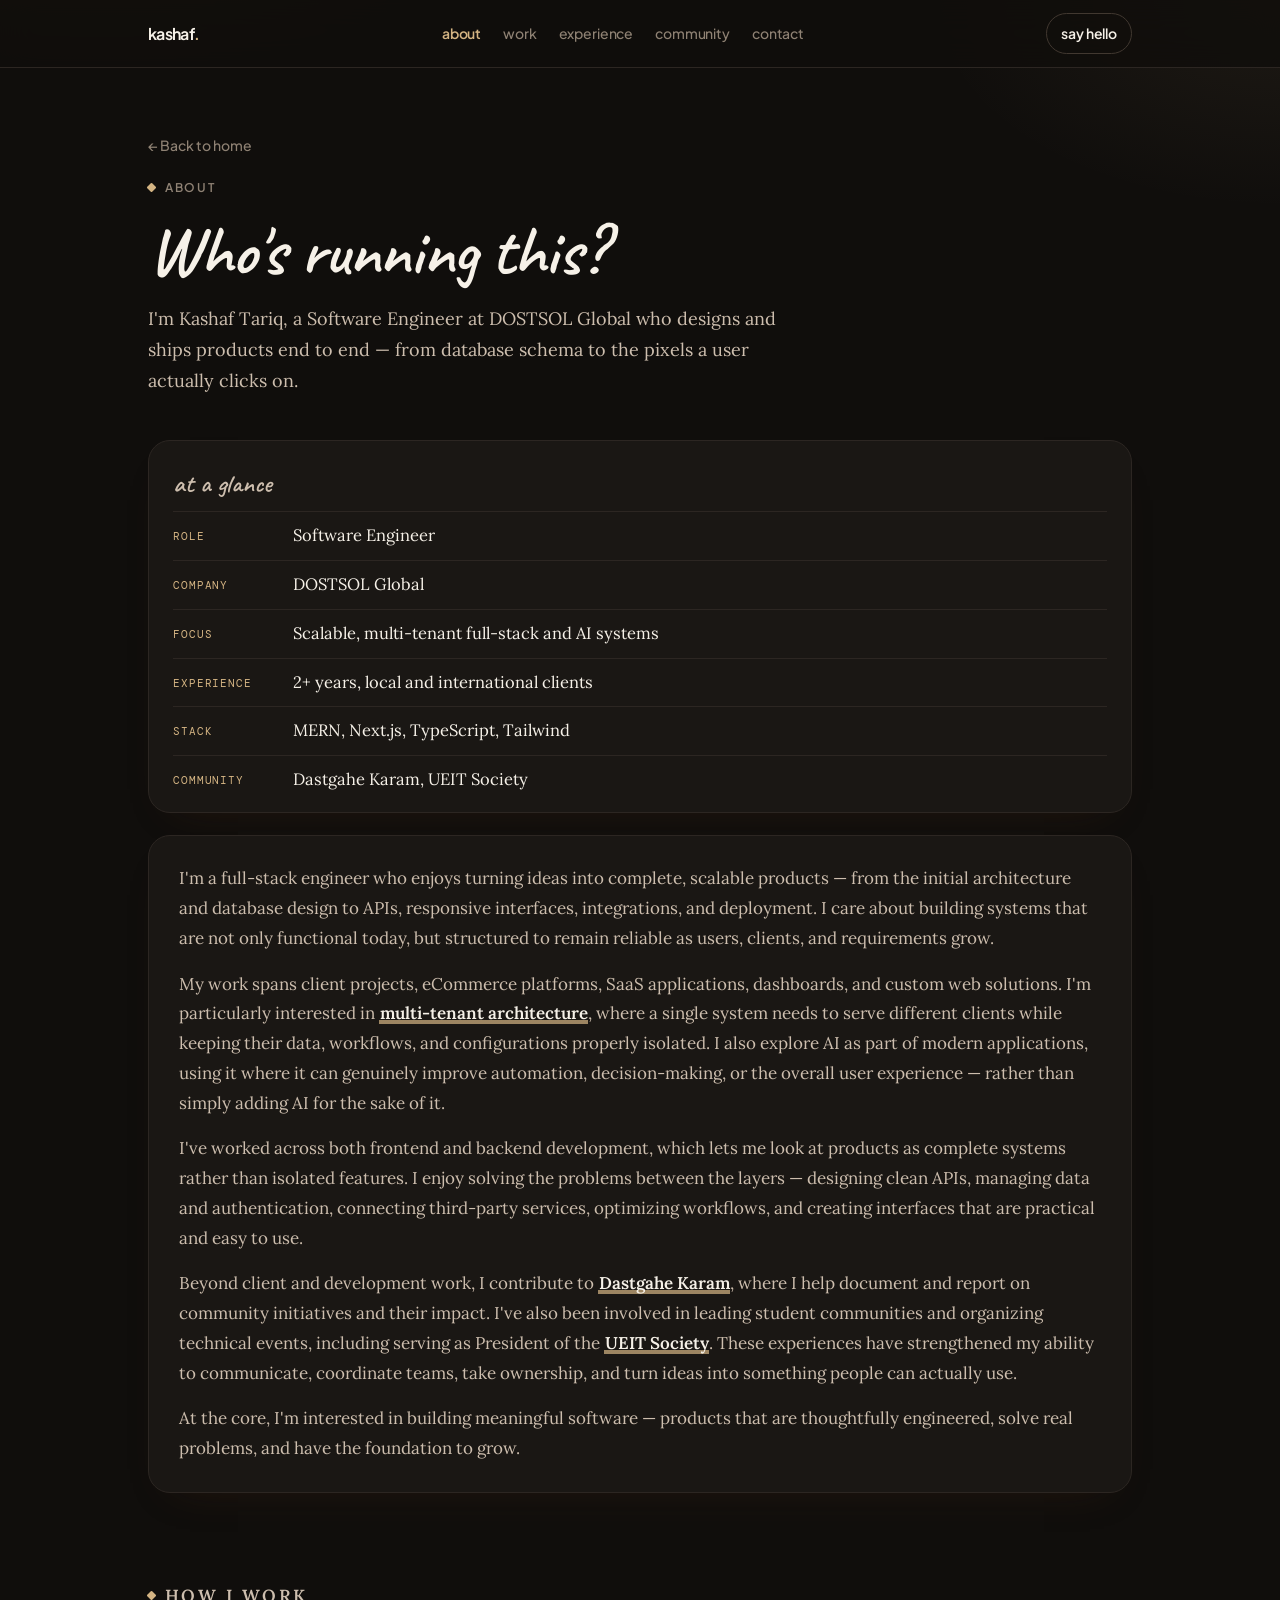
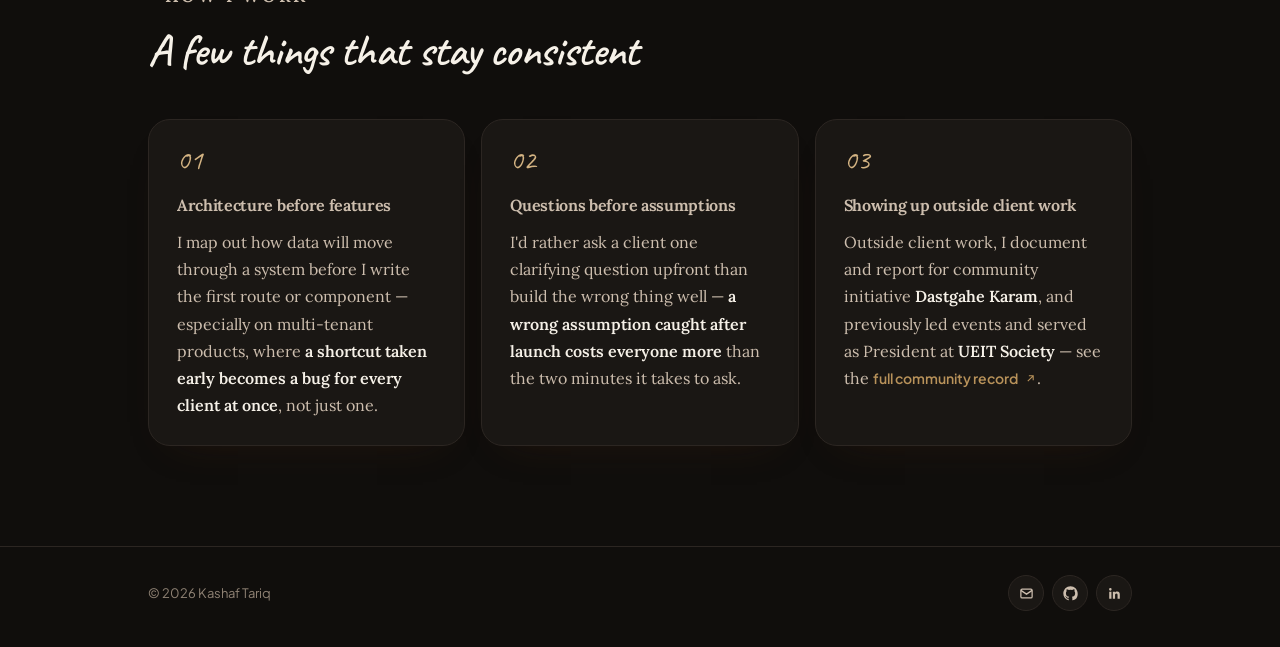
==== commit 47e1ed43: "Update titles and descriptions across multiple pages to reflect role change to Software Engineer at " ====
--- a/about.html
+++ b/about.html
@@ -3,12 +3,12 @@
 <head>
 <meta charset="UTF-8">
 <meta name="viewport" content="width=device-width, initial-scale=1.0">
-<title>About — Kashaf Tariq, Full Stack Engineer</title>
-<meta name="description" content="More on Kashaf Tariq, a Full Stack Engineer building scalable, multi-tenant MERN + Next.js applications for clients across Pakistan and abroad.">
-<link rel="icon" href="data:image/svg+xml,%3Csvg xmlns='http://www.w3.org/2000/svg' viewBox='0 0 100 100'%3E%3Crect width='100' height='100' rx='20' fill='%230A0E13'/%3E%3Ctext x='50' y='68' font-family='monospace' font-size='56' font-weight='700' fill='%232DD4A7' text-anchor='middle'%3EK%3C/text%3E%3C/svg%3E">
+<title>About — Kashaf Tariq, Software Engineer</title>
+<meta name="description" content="More on Kashaf Tariq, a Software Engineer at DOSTSOL Global building scalable, multi-tenant MERN + Next.js applications for clients across Pakistan and abroad.">
+<link rel="icon" href="data:image/svg+xml,%3Csvg xmlns='http://www.w3.org/2000/svg' viewBox='0 0 100 100'%3E%3Crect width='100' height='100' rx='22' fill='%23110E0C'/%3E%3Ctext x='50' y='68' font-family='Georgia' font-size='58' font-weight='700' fill='%23D4B483' text-anchor='middle'%3EK%3C/text%3E%3C/svg%3E">
 <link rel="preconnect" href="https://fonts.googleapis.com">
 <link rel="preconnect" href="https://fonts.gstatic.com" crossorigin>
-<link href="https://fonts.googleapis.com/css2?family=Space+Grotesk:wght@500;600;700&family=Inter:wght@400;500;600&family=JetBrains+Mono:wght@400;500;600;700&display=swap" rel="stylesheet">
+<link href="https://fonts.googleapis.com/css2?family=Caveat:wght@500;600;700&family=Plus+Jakarta+Sans:ital,wght@0,400;0,500;0,600;0,700;1,500&family=Lora:ital,wght@0,400;0,500;0,600;1,400;1,500&family=DM+Mono:wght@400;500&display=swap" rel="stylesheet">
 <link rel="stylesheet" href="assets/styles.css">
 <noscript><style>.reveal{opacity:1 !important;transform:none !important;}</style></noscript>
 </head>
@@ -16,7 +16,7 @@
 
 <header class="nav">
   <div class="container nav-inner">
-    <a href="/" class="logo">kashaf<span>.</span>tariq</a>
+    <a href="/" class="logo">kashaf<span>.</span></a>
     <nav class="nav-links">
       <a href="about" class="active">About</a>
       <a href="work">Work</a>
@@ -45,26 +45,23 @@
       <a href="/#about" class="back-link reveal">← Back to home</a>
       <p class="eyebrow reveal">About</p>
       <h1 class="reveal">Who's running this?</h1>
-      <p class="lead reveal">I'm Kashaf Tariq, a Full Stack Engineer who designs and ships products end to end — from database schema to the pixels a user actually clicks on.</p>
+      <p class="lead reveal">I'm Kashaf Tariq, a Software Engineer at DOSTSOL Global who designs and ships products end to end — from database schema to the pixels a user actually clicks on.</p>
     </div>
   </section>
 
   <section class="detail-section">
     <div class="container">
       <div class="about-grid stacked">
-        <div class="panel-window reveal">
-          <div class="panel-header">
-            <span class="dot red"></span><span class="dot yellow"></span><span class="dot green"></span>
-            <span class="panel-filename">about.yaml</span>
-          </div>
-          <div class="panel-body">
-            <div><span class="kv-key">role</span><span class="kv-punc">:</span> <span class="kv-str">"Full Stack Engineer"</span></div>
-            <div><span class="kv-key">company</span><span class="kv-punc">:</span> <span class="kv-str">"DOSTSOL Global"</span></div>
-            <div><span class="kv-key">focus</span><span class="kv-punc">:</span> <span class="kv-str">"Scalable, multi-tenant full-stack & AI systems"</span></div>
-            <div><span class="kv-key">experience</span><span class="kv-punc">:</span> <span class="kv-str">"2+ years — local & international clients"</span></div>
-            <div><span class="kv-key">stack</span><span class="kv-punc">:</span> [<span class="kv-str">"MERN"</span>, <span class="kv-str">"Next.js"</span>, <span class="kv-str">"TypeScript"</span>, <span class="kv-str">"Tailwind"</span>]</div>
-            <div><span class="kv-key">community</span><span class="kv-punc">:</span> [<span class="kv-str">"Dastgahe Karam"</span>, <span class="kv-str">"UEIT Society"</span>]</div>
-          </div>
+        <div class="facts reveal">
+          <p class="facts-label">at a glance</p>
+          <dl>
+            <div><dt>role</dt><dd>Software Engineer</dd></div>
+            <div><dt>company</dt><dd>DOSTSOL Global</dd></div>
+            <div><dt>focus</dt><dd>Scalable, multi-tenant full-stack and AI systems</dd></div>
+            <div><dt>experience</dt><dd>2+ years, local and international clients</dd></div>
+            <div><dt>stack</dt><dd>MERN, Next.js, TypeScript, Tailwind</dd></div>
+            <div><dt>community</dt><dd>Dastgahe Karam, UEIT Society</dd></div>
+          </dl>
         </div>
         <div class="about-text reveal">
           <p>I'm a full-stack engineer who enjoys turning ideas into complete, scalable products — from the initial architecture and database design to APIs, responsive interfaces, integrations, and deployment. I care about building systems that are not only functional today, but structured to remain reliable as users, clients, and requirements grow.</p>
--- a/assets/styles.css
+++ b/assets/styles.css
@@ -1,364 +1,685 @@
 :root{
-  --bg:#06090C;
-  --panel:#0C1116;
-  --panel-hover:#111820;
-  --border:#1E2830;
-  --border-strong:#2A3946;
-  --text:#E7EDF3;
-  --text-dim:#8B99A8;
-  --text-faint:#55636F;
-  --accent:#2DD4A7;
-  --accent-light:#4FE0BC;
-  --accent-dim:#1FA980;
-  --accent-soft:rgba(45,212,167,0.10);
-  --amber:#F2A63C;
-  --amber-soft:rgba(242,166,60,0.12);
-  --radius-sm:4px;
-  --radius-md:8px;
-  --radius-lg:14px;
-  --font-display:'Space Grotesk',sans-serif;
-  --font-body:'Inter',sans-serif;
-  --font-mono:'JetBrains Mono',monospace;
-  --maxw:1000px;
+  --bg:#100E0C;
+  --panel:#1A1714;
+  --panel-hover:#241F1B;
+  --border:#2C2622;
+  --border-strong:#413830;
+  --text:#F6F1E8;
+  --text-dim:#CDBEAE;
+  --text-faint:#8F8274;
+  --accent:#D4B483;
+  --accent-light:#E6C99A;
+  --accent-dim:#B8925A;
+  --accent-soft:rgba(212,180,131,0.14);
+  --mark:#C6A36A;
+  --amber:#E0B070;
+  --amber-soft:rgba(224,176,112,0.16);
+  --ink:#14110E;
+  --radius-sm:999px;
+  --radius-md:16px;
+  --radius-lg:22px;
+  --font-display:'Caveat',cursive;
+  --font-body:'Plus Jakarta Sans',system-ui,sans-serif;
+  --font-serif:'Lora',Georgia,serif;
+  --font-mono:'DM Mono',ui-monospace,monospace;
+  --maxw:1040px;
+  --shadow:0 18px 40px -28px rgba(70,36,16,0.45);
 }
 
 *{box-sizing:border-box;margin:0;padding:0;}
 html{scroll-behavior:smooth;}
 body{
-  background:var(--bg);
+  background:
+    radial-gradient(820px 420px at 8% -8%, rgba(212,180,131,0.16), transparent 58%),
+    radial-gradient(640px 380px at 100% 0%, rgba(212,180,131,0.07), transparent 55%),
+    var(--bg);
   color:var(--text);
   font-family:var(--font-body);
-  line-height:1.5;
+  font-size:16px;
+  line-height:1.6;
   -webkit-font-smoothing:antialiased;
   position:relative;
   overflow-x:hidden;
 }
-body::before{
-  content:"";
-  position:fixed;
-  inset:0;
-  z-index:0;
-  pointer-events:none;
-  background-image:
-    linear-gradient(var(--border) 1px, transparent 1px),
-    linear-gradient(90deg, var(--border) 1px, transparent 1px);
-  background-size:64px 64px;
-  opacity:0.28;
-  -webkit-mask-image:radial-gradient(ellipse 80% 60% at 50% 0%, black 0%, transparent 75%);
-  mask-image:radial-gradient(ellipse 80% 60% at 50% 0%, black 0%, transparent 75%);
-}
 main, header, footer{position:relative; z-index:1;}
 
 img{display:block; max-width:100%;}
 a{color:inherit; text-decoration:none;}
 ul{list-style:none;}
-section{padding:110px 0;}
-h1,h2,h3{font-family:var(--font-display); font-weight:600; letter-spacing:-0.01em;}
+section{padding:96px 0;}
+h1,h2{
+  font-family:var(--font-display);
+  font-weight:600;
+  letter-spacing:-0.02em;
+  line-height:1.12;
+}
+h3{font-family:var(--font-body); font-weight:600; letter-spacing:-0.02em;}
 strong{color:var(--text); font-weight:600;}
 
-.container{max-width:var(--maxw); margin:0 auto; padding:0 32px;}
-
-::selection{background:var(--accent-soft); color:var(--accent);}
-:focus-visible{outline:2px solid var(--accent); outline-offset:3px; border-radius:2px;}
+.container{max-width:var(--maxw); margin:0 auto; padding:0 28px;}
+
+::selection{background:var(--mark); color:var(--ink);}
+:focus-visible{outline:2px solid var(--accent); outline-offset:3px; border-radius:4px;}
+
+mark{
+  background-color:transparent;
+  background-image:linear-gradient(transparent 82%, rgba(212,180,131,0.7) 82%);
+  color:var(--text);
+  font-weight:600;
+  padding:0 0.04em;
+  -webkit-box-decoration-break:clone;
+  box-decoration-break:clone;
+}
 
 .eyebrow{
   display:flex; align-items:center; gap:10px;
-  font-family:var(--font-mono); font-size:12px; font-weight:600;
-  letter-spacing:0.12em; text-transform:uppercase; color:var(--accent);
-  margin-bottom:16px;
-}
-.eyebrow::before{content:""; width:7px; height:7px; background:var(--accent); border-radius:1px; flex-shrink:0;}
-
-.section-head{max-width:600px; margin-bottom:52px;}
-.section-head h2{font-size:clamp(1.7rem,3vw,2.3rem); margin-bottom:14px;}
-.section-head p{color:var(--text-dim); font-size:16px; line-height:1.65;}
-
-/* ---------- reveal on scroll ---------- */
-.reveal{opacity:0; transform:translateY(22px); transition:opacity .9s cubic-bezier(0.16,1,0.3,1), transform .9s cubic-bezier(0.16,1,0.3,1);}
+  font-family:var(--font-body); font-size:12px; font-weight:600;
+  letter-spacing:0.14em; text-transform:uppercase; color:var(--text-faint);
+  margin-bottom:14px;
+}
+.eyebrow::before{
+  content:"";
+  width:7px; height:7px;
+  background:var(--accent);
+  border-radius:1px;
+  transform:rotate(45deg);
+  flex-shrink:0;
+}
+
+.section-head{max-width:640px; margin-bottom:44px;}
+.section-head h2{font-size:clamp(2.3rem,4.4vw,3.15rem); margin-bottom:12px;}
+.section-head p{color:var(--text-dim); font-family:var(--font-serif); font-size:17.5px; line-height:1.7;}
+
+.reveal{opacity:0; transform:translateY(16px); transition:opacity .8s cubic-bezier(0.16,1,0.3,1), transform .8s cubic-bezier(0.16,1,0.3,1);}
 .reveal.in-view{opacity:1; transform:none;}
 
-/* ---------- buttons ---------- */
 .btn{
   display:inline-flex; align-items:center; gap:8px;
-  font-family:var(--font-mono); font-size:13.5px; font-weight:600;
-  padding:13px 22px; border-radius:var(--radius-sm);
+  font-family:var(--font-body); font-size:15px; font-weight:600;
+  letter-spacing:-0.01em;
+  padding:12px 20px; border-radius:999px;
   transition:transform .18s ease, box-shadow .18s ease, border-color .18s ease, background .18s ease, color .18s ease;
   cursor:pointer; border:1px solid transparent;
 }
-.btn-primary{background:var(--accent); color:#04101C;}
-.btn-primary:hover{transform:translateY(-2px); box-shadow:0 10px 30px -8px var(--accent-soft); background:var(--accent-light);}
-.btn-secondary{border-color:var(--border-strong); color:var(--text);}
-.btn-secondary:hover{border-color:var(--accent); color:var(--accent); transform:translateY(-2px);}
-
-/* ---------- nav ---------- */
+.btn-primary{background:var(--accent); color:var(--ink);}
+.btn-primary:hover{transform:translateY(-2px); background:var(--accent-light); box-shadow:0 14px 30px -16px rgba(212,180,131,0.55);}
+.btn-secondary{border-color:var(--border-strong); color:var(--text); background:transparent;}
+.btn-secondary:hover{border-color:var(--accent); color:var(--accent); background:transparent; transform:translateY(-2px);}
+
 .nav{
   position:fixed; top:0; left:0; right:0; z-index:100;
   height:68px; display:flex; align-items:center;
-  background:rgba(10,14,19,0.78);
-  backdrop-filter:blur(10px); -webkit-backdrop-filter:blur(10px);
+  background:rgba(16,14,12,0.82);
+  backdrop-filter:blur(16px); -webkit-backdrop-filter:blur(16px);
   border-bottom:1px solid var(--border);
 }
 .nav-inner{display:flex; align-items:center; justify-content:space-between; width:100%;}
-.logo{font-family:var(--font-mono); font-weight:700; font-size:17px; letter-spacing:0.02em; display:flex; align-items:center; gap:8px;}
+.logo{
+  font-family:var(--font-body); font-weight:650; font-size:16px;
+  letter-spacing:-0.04em; display:flex; align-items:center;
+}
 .logo span{color:var(--accent);}
-.nav-links{display:flex; gap:26px; font-family:var(--font-mono); font-size:12.5px; letter-spacing:0.06em; text-transform:uppercase; color:var(--text-dim);}
+.nav-links{
+  display:flex; gap:22px;
+  font-family:var(--font-body); font-size:14px; font-weight:500;
+  letter-spacing:-0.01em; text-transform:lowercase; color:var(--text-faint);
+}
 .nav-links a{transition:color .15s ease;}
-.nav-links a:hover, .nav-links a.active{color:var(--accent);}
+.nav-links a:hover{color:var(--text);}
+.nav-links a.active{color:var(--accent); font-weight:600;}
 .nav-actions{display:flex; align-items:center; gap:14px;}
-.nav-cta{font-family:var(--font-mono); font-size:12.5px; padding:9px 16px; border:1px solid var(--border-strong); border-radius:var(--radius-sm); transition:border-color .15s ease, color .15s ease;}
-.nav-cta:hover{border-color:var(--accent); color:var(--accent);}
-.nav-toggle{display:none; background:none; border:1px solid var(--border-strong); border-radius:var(--radius-sm); width:38px; height:38px; color:var(--text); font-size:16px; cursor:pointer; align-items:center; justify-content:center;}
-.mobile-menu{display:none; position:absolute; top:68px; left:0; right:0; background:var(--panel); border-bottom:1px solid var(--border); flex-direction:column; padding:10px 32px 22px;}
-.mobile-menu.open{display:flex;}
-.mobile-menu a{font-family:var(--font-mono); font-size:13px; text-transform:uppercase; letter-spacing:0.06em; color:var(--text-dim); padding:12px 0; border-bottom:1px solid var(--border);}
+.nav-cta{
+  font-family:var(--font-body); font-size:14px; font-weight:600;
+  text-transform:lowercase; letter-spacing:-0.01em;
+  padding:8px 14px; border:1px solid var(--border-strong); border-radius:999px;
+  transition:border-color .15s ease, color .15s ease, background .15s ease;
+}
+.nav-cta:hover{border-color:var(--accent); color:var(--accent); background:transparent;}
+.nav-toggle{
+  display:none; background:var(--panel); border:1px solid var(--border-strong);
+  border-radius:12px; width:38px; height:38px; color:var(--text);
+  font-size:16px; cursor:pointer; align-items:center; justify-content:center;
+}
+.mobile-menu{
+  display:none; position:absolute; top:68px; left:0; right:0; z-index:30;
+  background:#161310; border-bottom:1px solid var(--border);
+  box-shadow:0 22px 36px -24px rgba(60,30,10,0.45);
+  flex-direction:column; padding:8px 28px 18px;
+}
+@media (max-width:980px){
+  .mobile-menu.open{display:flex;}
+}
+.mobile-menu a{
+  font-family:var(--font-body); font-size:16px; font-weight:500;
+  text-transform:lowercase; letter-spacing:-0.01em; color:var(--text-dim);
+  padding:12px 0; border-bottom:1px solid var(--border);
+}
 .mobile-menu a:last-child{border-bottom:none;}
 
-/* ---------- hero ---------- */
-.hero{padding:150px 0 90px; min-height:92vh; display:flex; align-items:center;}
-.hero-grid{display:grid; grid-template-columns:1.05fr 0.95fr; gap:40px; align-items:center;}
-.hero-title{font-size:clamp(1.5rem,7vw,3.6rem); line-height:1.1; margin-bottom:22px; white-space:nowrap;}
-.hero-title em{font-style:normal; color:var(--accent);}
-.hero-sub{color:var(--text-dim); font-size:17px; line-height:1.7; max-width:48ch; margin-bottom:32px;}
-.hero-actions{display:flex; flex-wrap:wrap; gap:14px; margin-bottom:44px;}
-.hero-visual{display:flex; flex-direction:column; align-items:center;}
-.hero-photo-wrap{position:relative; width:100%; max-width:400px; display:flex; flex-direction:column; align-items:center;}
-.hero-photo-frame{position:relative; z-index:1; width:100%;}
-.hero-photo{aspect-ratio:1/1; position:relative; overflow:hidden; background:var(--panel-hover);}
-.hero-photo-img{width:100%; height:100%; object-fit:cover; display:block;}
-.ai-glow{position:absolute; inset:-36px; z-index:0; background:radial-gradient(circle, var(--accent) 0%, transparent 65%); opacity:0.25; filter:blur(44px); animation:aiPulse 5s ease-in-out infinite; pointer-events:none;}
-@keyframes aiPulse{0%,100%{opacity:0.18; transform:scale(0.92);} 50%{opacity:0.38; transform:scale(1.06);}}
-.ai-badge{position:relative; z-index:1; margin-top:18px; display:inline-flex; align-items:center; gap:6px; font-family:var(--font-mono); font-size:11px; letter-spacing:0.04em; color:var(--accent); background:var(--accent-soft); border:1px solid var(--border-strong); border-radius:20px; padding:6px 14px;}
-
-/* ---------- about (config panel) ---------- */
-.about-grid{display:grid; grid-template-columns:1fr 1fr; gap:48px; align-items:start;}
-.about-grid.stacked{grid-template-columns:1fr; gap:32px;}
-.panel-window{background:var(--panel); border:1px solid var(--border); border-radius:var(--radius-lg); overflow:hidden;}
-.panel-header{display:flex; align-items:center; gap:8px; padding:13px 18px; border-bottom:1px solid var(--border); background:var(--panel-hover);}
-.dot{width:9px; height:9px; border-radius:50%;}
-.dot.red{background:#E5534B;} .dot.yellow{background:#E5B93B;} .dot.green{background:#3BC272;}
-.panel-filename{font-family:var(--font-mono); font-size:12px; color:var(--text-faint); margin-left:8px;}
-.panel-body{padding:24px; font-family:var(--font-mono); font-size:13.5px; line-height:2;}
-.kv-key{color:var(--accent);}
-.kv-str{color:var(--amber);}
+.hero{padding:132px 0 72px; min-height:92vh; display:flex; align-items:center;}
+.hero-grid{display:grid; grid-template-columns:0.86fr 1.14fr; gap:48px; align-items:center;}
+.hero-visual{grid-column:1; grid-row:1;}
+.hero-copy{grid-column:2; grid-row:1;}
+.status{
+  display:inline-flex; align-items:center; gap:8px;
+  font-family:var(--font-mono); font-size:12px; color:var(--text-faint);
+  margin-bottom:16px;
+}
+.status-dot{
+  width:8px; height:8px; border-radius:50%; background:var(--accent);
+  box-shadow:0 0 0 0 rgba(212,180,131,0.45);
+  animation:statusPulse 2.2s ease-out infinite;
+}
+@keyframes statusPulse{
+  0%{box-shadow:0 0 0 0 rgba(212,180,131,0.5);}
+  100%{box-shadow:0 0 0 8px rgba(212,180,131,0);}
+}
+.hero-title{font-size:clamp(3.3rem,7.2vw,5.4rem); line-height:1.08; margin-bottom:14px;}
+.hero-title .mark{
+  position:relative;
+  isolation:isolate;
+  background:none;
+  color:var(--text);
+  font-weight:600;
+  padding:0 0.08em;
+}
+.hero-title .mark::before{
+  content:"";
+  position:absolute;
+  z-index:-1;
+  left:-0.04em; right:-0.02em; top:58%; bottom:8%;
+  background:rgba(212,180,131,0.45);
+  border-radius:3px;
+}
+.hero-role{
+  font-family:var(--font-serif);
+  font-style:italic;
+  font-size:1.35rem;
+  color:var(--text);
+  margin-bottom:16px;
+}
+.hero-sub{
+  color:var(--text-dim);
+  font-family:var(--font-serif);
+  font-size:18px;
+  line-height:1.7;
+  max-width:46ch;
+  margin-bottom:28px;
+}
+.hero-actions{display:flex; flex-wrap:wrap; gap:12px;}
+
+.hero-frame{
+  width:min(100%, 320px);
+  margin:8px auto 0;
+}
+.hero-frame-ring{
+  padding:9px;
+  border-radius:36px;
+  background:linear-gradient(155deg, #F0D7A8 0%, #8C6840 42%, #E6C99A 78%, #6E5230 100%);
+  box-shadow:0 28px 50px -24px rgba(0,0,0,0.75), 0 0 40px -12px rgba(212,180,131,0.35);
+  transition:transform .35s cubic-bezier(0.16,1,0.3,1);
+}
+.hero-frame:hover .hero-frame-ring{transform:translateY(-6px);}
+.hero-frame img{
+  width:100%;
+  aspect-ratio:4/5;
+  object-fit:cover;
+  object-position:center 18%;
+  border-radius:28px;
+  display:block;
+}
+.hero-frame figcaption{
+  margin-top:14px;
+  text-align:center;
+  font-family:var(--font-mono);
+  font-size:11px;
+  letter-spacing:0.18em;
+  text-transform:uppercase;
+  color:var(--accent);
+}
+
+.facts{
+  background:var(--panel);
+  border:1px solid var(--border);
+  border-radius:var(--radius-lg);
+  padding:22px 24px 8px;
+  box-shadow:var(--shadow);
+}
+.facts-label{font-family:var(--font-display); font-size:26px; font-weight:600; color:var(--text-dim); margin-bottom:6px;}
+.facts dl{display:flex; flex-direction:column;}
+.facts dl > div{display:grid; grid-template-columns:108px 1fr; gap:12px; padding:12px 0; border-top:1px solid var(--border);}
+.facts dt{font-family:var(--font-mono); font-size:11px; letter-spacing:0.08em; text-transform:uppercase; color:var(--accent); padding-top:4px;}
+.facts dd{font-family:var(--font-serif); font-size:16.5px; line-height:1.45; color:var(--text);}
+
+.about-grid{display:grid; grid-template-columns:0.92fr 1.08fr; gap:28px; align-items:start;}
+.about-grid.stacked{grid-template-columns:1fr; gap:22px;}
+.panel-window{
+  background:var(--panel);
+  border:1px solid var(--border);
+  border-radius:var(--radius-lg);
+  overflow:hidden;
+  box-shadow:var(--shadow);
+}
+.panel-header{
+  display:flex; align-items:center; gap:8px;
+  padding:16px 22px 0;
+  background:transparent;
+  border-bottom:none;
+}
+.dot{display:none;}
+.panel-filename{
+  font-family:var(--font-display);
+  font-size:22px;
+  color:var(--text-dim);
+  margin-left:0;
+}
+.panel-body{padding:8px 22px 22px; font-family:var(--font-serif); font-size:16.5px; line-height:1.85;}
+.kv-key{font-family:var(--font-mono); font-size:12px; color:var(--accent); letter-spacing:0.02em;}
+.kv-str{color:var(--text);}
 .kv-punc{color:var(--text-faint);}
-.about-text{background:var(--panel); border:1px solid var(--border); border-radius:var(--radius-lg); padding:30px 32px;}
-.about-text p{color:var(--text-dim); font-size:16px; line-height:1.75; margin-bottom:18px;}
+.about-text{
+  background:var(--panel);
+  border:1px solid var(--border);
+  border-radius:var(--radius-lg);
+  padding:28px 30px;
+  box-shadow:var(--shadow);
+}
+.about-text p{color:var(--text-dim); font-family:var(--font-serif); font-size:17px; line-height:1.75; margin-bottom:16px;}
 .about-text p:last-child{margin-bottom:0;}
-.about-text strong{color:var(--text); font-weight:600;}
-
-/* ---------- stack ---------- */
-.stack-groups{display:grid; grid-template-columns:repeat(6,1fr); gap:28px;}
-.stack-group-label{font-family:var(--font-mono); font-size:11.5px; letter-spacing:0.1em; text-transform:uppercase; color:var(--amber); margin-bottom:16px;}
-.stack-chips{display:flex; flex-direction:column; gap:10px;}
-.stack-chip{display:flex; align-items:center; gap:12px; padding:12px 14px; background:var(--panel); border:1px solid var(--border); border-radius:var(--radius-md); transition:border-color .18s ease, transform .18s ease, background .18s ease;}
-.stack-chip:hover{border-color:var(--accent); transform:translateX(3px); background:var(--panel-hover);}
-.stack-chip img{width:22px; height:22px; flex-shrink:0;}
-.stack-chip span{font-family:var(--font-mono); font-size:13px; color:var(--text-dim);}
-.stack-chip-icon{width:22px; height:22px; flex-shrink:0; display:flex; align-items:center; justify-content:center; font-family:var(--font-mono); font-size:15px; color:var(--accent);}
-.stack-chip-icon svg{width:18px; height:18px;}
-.stack-group-note{color:var(--text-dim); font-size:13.5px; line-height:1.6; margin-top:14px;}
-
-/* ---------- log / timeline ---------- */
+.about-text strong{
+  background-color:transparent;
+  background-image:linear-gradient(transparent 82%, rgba(212,180,131,0.7) 82%);
+  color:var(--text);
+  font-weight:600;
+  padding:0 0.04em;
+  -webkit-box-decoration-break:clone;
+  box-decoration-break:clone;
+}
+
+.stack-groups{display:flex; flex-direction:column; gap:22px;}
+.stack-group-label{
+  font-family:var(--font-mono); font-size:11px; letter-spacing:0.12em;
+  text-transform:uppercase; color:var(--text-faint); margin-bottom:10px;
+}
+.stack-chips{display:flex; flex-direction:row; flex-wrap:wrap; gap:8px;}
+.stack-chip{
+  display:inline-flex; align-items:center; gap:8px;
+  padding:7px 12px 7px 8px;
+  background:var(--panel);
+  border:1px solid var(--border);
+  border-radius:var(--radius-sm);
+  transition:border-color .18s ease, transform .18s ease, background .18s ease;
+}
+.stack-chip:hover{border-color:var(--accent); transform:translateY(-2px); background:var(--panel-hover);}
+.stack-chip img{width:18px; height:18px; flex-shrink:0;}
+.stack-chip span{font-family:var(--font-body); font-size:13.5px; font-weight:500; color:var(--text-dim);}
+.stack-chip-icon{width:18px; height:18px; flex-shrink:0; display:flex; align-items:center; justify-content:center; color:var(--accent);}
+.stack-chip-icon svg{width:16px; height:16px;}
+.stack-group-note{color:var(--text-dim); font-size:15px; line-height:1.6; margin-top:28px;}
+
 .log-list{display:flex; flex-direction:column;}
-.log-entry{display:grid; grid-template-columns:150px 1fr; gap:24px; padding:26px 0; border-top:1px solid var(--border);}
+.log-entry{
+  display:grid; grid-template-columns:140px 1fr; gap:20px;
+  padding:26px 0; border-top:1px solid var(--border);
+}
 .log-list .log-entry:last-child{border-bottom:1px solid var(--border);}
-.log-meta{display:flex; flex-direction:column; gap:8px;}
-.log-hash{font-family:var(--font-mono); font-size:12px; color:var(--text-faint);}
-.log-date{font-family:var(--font-mono); font-size:11.5px; color:var(--text-dim);}
-.log-badge{display:inline-block; width:fit-content; white-space:nowrap; font-family:var(--font-mono); font-size:10px; font-weight:700; letter-spacing:0.06em; padding:4px 9px; border-radius:20px;}
-.log-badge.work{background:var(--accent-soft); color:var(--accent);}
+.log-meta{display:flex; flex-direction:column; gap:8px; padding-top:4px;}
+.log-hash{display:none;}
+.log-date{font-family:var(--font-mono); font-size:12px; color:var(--text-faint);}
+.log-badge{
+  display:inline-block; width:fit-content; white-space:nowrap;
+  font-family:var(--font-mono); font-size:10px; font-weight:500;
+  letter-spacing:0.04em; padding:4px 9px; border-radius:20px;
+}
+.log-badge.work{background:var(--accent-soft); color:var(--accent-dim);}
 .log-badge.community{background:var(--amber-soft); color:var(--amber);}
-.log-title{font-family:var(--font-display); font-size:18px; font-weight:600; margin-bottom:8px;}
-.log-title span{color:var(--text-dim); font-weight:400; font-family:var(--font-body); font-size:15px;}
-.log-desc{color:var(--text-dim); font-size:14.5px; line-height:1.65; max-width:60ch;}
-
-/* ---------- work ---------- */
-.work-grid{display:grid; grid-template-columns:repeat(3,1fr); gap:24px;}
-.work-card{background:var(--panel); border:1px solid var(--border); border-radius:var(--radius-lg); padding:26px; display:flex; flex-direction:column; transition:border-color .18s ease, transform .18s ease;}
-.work-card:hover{border-color:var(--accent); transform:translateY(-4px);}
-.work-card-head{display:flex; flex-direction:column; align-items:flex-start; gap:8px; margin-bottom:14px;}
-.work-name{font-family:var(--font-display); font-size:19px; font-weight:600;}
-.work-desc{color:var(--text-dim); font-size:14.5px; line-height:1.65; margin-bottom:22px; flex-grow:1;}
-.work-icons{display:flex; gap:8px; margin-bottom:20px;}
-.work-icons img{width:20px; height:20px;}
-.work-link{display:inline-flex; align-items:center; gap:7px; font-family:var(--font-mono); font-size:12.5px; font-weight:600; color:var(--accent); width:fit-content;}
+.log-title{font-family:var(--font-body); font-size:18px; font-weight:600; letter-spacing:-0.02em; margin-bottom:6px;}
+.log-title span{color:var(--text-faint); font-weight:500; font-size:15px;}
+.log-desc{color:var(--text-dim); font-family:var(--font-serif); font-size:16px; line-height:1.7; max-width:62ch;}
+
+.work-grid{display:grid; grid-template-columns:repeat(3,1fr); gap:18px;}
+.work-card{
+  background:var(--panel);
+  border:1px solid var(--border);
+  border-radius:var(--radius-lg);
+  padding:16px 16px 22px;
+  display:flex; flex-direction:column;
+  box-shadow:var(--shadow);
+  transition:border-color .18s ease, transform .18s ease, box-shadow .18s ease;
+}
+.work-card:hover{border-color:var(--border-strong); transform:translateY(-4px); box-shadow:0 22px 40px -24px rgba(70,36,16,0.4);}
+.work-card-head{display:flex; flex-direction:column; align-items:flex-start; gap:8px; margin-bottom:8px;}
+.work-name{font-family:var(--font-display); font-size:28px; font-weight:600; line-height:1;}
+.work-desc{color:var(--text-dim); font-family:var(--font-serif); font-size:15.5px; line-height:1.65; margin-bottom:16px; flex-grow:1;}
+.work-icons{display:flex; gap:8px; margin-bottom:16px;}
+.work-icons img{width:18px; height:18px;}
+.work-link{
+  display:inline-flex; align-items:center; gap:6px;
+  font-family:var(--font-body); font-size:14px; font-weight:600;
+  color:var(--accent-dim); width:fit-content;
+}
 .work-link svg{width:13px; height:13px; transition:transform .18s ease;}
-.work-card:hover .work-link svg{transform:translate(2px,-2px);}
-.work-org{font-family:var(--font-mono); font-size:12.5px; font-weight:700; color:var(--accent); margin-bottom:10px;}
-.impact-row{display:flex; align-items:baseline; gap:8px; margin-top:16px; padding-top:16px; border-top:1px solid var(--border);}
-.impact-value{font-family:var(--font-mono); font-weight:700; color:var(--accent); font-size:16px;}
+.work-card:hover .work-link svg, .work-link:hover svg{transform:translate(2px,-2px);}
+.work-org{font-family:var(--font-body); font-size:13px; font-weight:600; color:var(--accent-dim); margin-bottom:8px;}
+.impact-row{display:flex; align-items:baseline; gap:8px; margin-top:14px; padding-top:14px; border-top:1px solid var(--border);}
+.impact-value{font-family:var(--font-display); font-weight:600; color:var(--accent); font-size:26px; line-height:1;}
 .impact-label{font-family:var(--font-mono); font-size:10.5px; text-transform:uppercase; letter-spacing:0.06em; color:var(--text-faint);}
 
-/* ---------- project media (thumbnails / screenshots) ---------- */
-.project-thumb{aspect-ratio:16/10; border-radius:var(--radius-md); background:var(--panel-hover); border:1px solid var(--border); overflow:hidden; position:relative; display:flex; align-items:center; justify-content:center;}
-.project-thumb img{width:100%; height:100%; object-fit:cover; object-position:center; display:block;}
-.project-thumb-placeholder{display:flex; flex-direction:column; align-items:center; gap:10px; color:var(--text-faint);}
-.project-thumb-placeholder svg{width:36px; height:36px;}
-.project-thumb-placeholder span{font-family:var(--font-mono); font-size:10.5px; letter-spacing:0.04em; text-transform:uppercase;}
-.work-card .project-thumb{margin-bottom:20px;}
-
-/* ---------- alternating project rows (work page) ---------- */
-.project-rows{display:flex; flex-direction:column; gap:64px;}
-.project-row{display:grid; grid-template-columns:1fr 1fr; gap:48px; align-items:center;}
+.project-thumb{
+  aspect-ratio:16/10;
+  border-radius:14px;
+  background:var(--bg);
+  border:1px solid var(--border);
+  overflow:hidden;
+  position:relative;
+}
+.project-thumb img{width:100%; height:100%; object-fit:cover; object-position:center top; display:block;}
+.work-card .project-thumb{margin-bottom:14px;}
+
+.project-rows{display:flex; flex-direction:column; gap:56px;}
+.project-row{display:grid; grid-template-columns:1.05fr 0.95fr; gap:40px; align-items:center;}
 .project-row.reverse .project-thumb{order:2;}
-.project-title{font-family:var(--font-display); font-size:24px; font-weight:700; margin-bottom:14px;}
-.project-links{display:flex; flex-wrap:wrap; gap:12px; margin-top:22px;}
-
-/* ---------- contact ---------- */
-.contact-inner{display:grid; grid-template-columns:1fr 0.85fr; gap:48px; align-items:center;}
-.terminal-body{padding:24px; font-family:var(--font-mono); font-size:13.5px; line-height:2.1;}
+.project-info > p{color:var(--text-dim); font-family:var(--font-serif); font-size:17px; line-height:1.7;}
+.project-info > .project-title{font-family:var(--font-display); font-size:clamp(2rem,3vw,2.6rem); font-weight:600; line-height:1.05; color:var(--text); margin-bottom:10px;}
+.project-links{display:flex; flex-wrap:wrap; gap:10px; margin-top:20px;}
+
+.contact-inner{display:grid; grid-template-columns:1fr 0.9fr; gap:40px; align-items:center;}
+.contact-side h2{font-size:clamp(2.4rem,4vw,3.2rem); margin-bottom:14px;}
+.contact-side p{color:var(--text-dim); font-family:var(--font-serif); font-size:17.5px; line-height:1.7; margin-bottom:24px;}
+.note-card{
+  background:var(--panel);
+  border:1px solid var(--border);
+  border-radius:var(--radius-lg);
+  padding:26px 26px 18px;
+  box-shadow:var(--shadow);
+}
+.note-label{font-family:var(--font-display); font-size:26px; font-weight:600; color:var(--text-dim); margin-bottom:8px;}
+.note-list{display:flex; flex-direction:column;}
+.note-list li{
+  display:flex; align-items:center; gap:12px; flex-wrap:wrap;
+  padding:14px 0;
+  border-top:1px solid var(--border);
+  font-family:var(--font-serif); font-size:16px;
+}
+.note-list li span{
+  font-family:var(--font-mono); font-size:11px; letter-spacing:0.08em;
+  text-transform:uppercase; color:var(--text-faint); width:72px;
+}
+.note-list a{color:var(--text); border-bottom:1px solid var(--mark);}
+.note-list a:hover{color:var(--accent-dim);}
+.copy-btn{
+  background:var(--panel-hover); border:1px solid var(--border); color:var(--text-faint);
+  font-family:var(--font-body); font-size:12px; font-weight:600;
+  padding:3px 8px; border-radius:999px; cursor:pointer;
+  transition:border-color .15s ease, color .15s ease;
+}
+.copy-btn:hover{border-color:var(--accent); color:var(--accent);}
 .prompt{color:var(--accent);}
-.out{color:var(--text-dim); padding-left:20px; display:flex; align-items:center; gap:10px;}
-.out a:hover{color:var(--text);}
-.copy-btn{background:none; border:1px solid var(--border); color:var(--text-faint); font-family:var(--font-mono); font-size:10px; padding:2px 7px; border-radius:4px; cursor:pointer; transition:border-color .15s ease, color .15s ease;}
-.copy-btn:hover{border-color:var(--accent); color:var(--accent);}
-.contact-side h2{font-size:clamp(1.7rem,3vw,2.2rem); margin-bottom:16px;}
-.contact-side p{color:var(--text-dim); font-size:16px; line-height:1.7; margin-bottom:28px;}
-
-/* ---------- footer ---------- */
-.footer{border-top:1px solid var(--border); padding:32px 0;}
+.terminal-body{padding:22px; font-family:var(--font-serif); font-size:16px; line-height:1.9;}
+.out{color:var(--text-dim);}
+.out a{border-bottom:1px solid var(--mark);}
+
+.footer{border-top:1px solid var(--border); padding:28px 0 36px;}
 .footer-inner{display:flex; align-items:center; justify-content:space-between; flex-wrap:wrap; gap:16px;}
-.footer-text{font-family:var(--font-mono); font-size:12px; color:var(--text-faint);}
-.social-row{display:flex; gap:10px;}
-.social-badge{width:36px; height:36px; display:flex; align-items:center; justify-content:center; border:1px solid var(--border); border-radius:var(--radius-sm); color:var(--text-dim); transition:border-color .15s ease, color .15s ease, transform .15s ease;}
-.social-badge svg{width:16px; height:16px;}
+.footer-text{font-family:var(--font-body); font-size:13px; color:var(--text-faint);}
+.social-row{display:flex; gap:8px;}
+.social-badge{
+  width:36px; height:36px; display:flex; align-items:center; justify-content:center;
+  border:1px solid var(--border); border-radius:50%; background:var(--panel);
+  color:var(--text-dim);
+  transition:border-color .15s ease, color .15s ease, transform .15s ease;
+}
+.social-badge svg{width:15px; height:15px;}
 .social-badge:hover{border-color:var(--accent); color:var(--accent); transform:translateY(-2px);}
 
-/* ---------- detail pages ---------- */
-.detail-hero{padding:150px 0 60px;}
-.back-link{display:inline-flex; align-items:center; gap:8px; font-family:var(--font-mono); font-size:12.5px; color:var(--text-dim); margin-bottom:28px; transition:color .15s ease;}
-.back-link:hover{color:var(--accent);}
-.detail-hero h1{font-size:clamp(2rem,4vw,2.9rem); margin-bottom:18px;}
-.detail-hero p.lead{color:var(--text-dim); font-size:17px; line-height:1.7; max-width:62ch;}
-.detail-section{padding:0 0 90px;}
-.detail-section:last-of-type{padding-bottom:110px;}
-.detail-section h2{font-size:clamp(1.4rem,2.4vw,1.8rem); margin-bottom:20px;}
-.detail-card{background:var(--panel); border:1px solid var(--border); border-radius:var(--radius-lg); padding:30px 32px; margin-bottom:22px;}
+.detail-hero{padding:132px 0 36px;}
+.back-link{
+  display:inline-flex; align-items:center; gap:8px;
+  font-family:var(--font-body); font-size:14px; font-weight:500; color:var(--text-faint);
+  margin-bottom:22px; transition:color .15s ease;
+}
+.back-link:hover{color:var(--text);}
+.detail-hero h1{font-size:clamp(2.8rem,6vw,4.4rem); margin-bottom:14px;}
+.detail-hero p.lead{color:var(--text-dim); font-family:var(--font-serif); font-size:18px; line-height:1.7; max-width:58ch;}
+.detail-section{padding:8px 0 80px;}
+.detail-section:last-of-type{padding-bottom:100px;}
+.detail-section h2{font-size:clamp(2.1rem,3.5vw,2.8rem); margin-bottom:18px;}
+.detail-card{
+  background:var(--panel);
+  border:1px solid var(--border);
+  border-radius:var(--radius-lg);
+  padding:26px 28px;
+  margin-bottom:16px;
+  box-shadow:var(--shadow);
+}
 .detail-card:last-child{margin-bottom:0;}
-.detail-card-grid{display:grid; grid-template-columns:repeat(3,1fr); gap:20px;}
+.detail-card-grid{display:grid; grid-template-columns:repeat(3,1fr); gap:16px;}
 .detail-card-grid .detail-card{margin-bottom:0; display:flex; flex-direction:column;}
 .detail-card-head{display:flex; flex-wrap:wrap; align-items:center; justify-content:space-between; gap:10px; margin-bottom:6px;}
-.detail-card-title{font-family:var(--font-display); font-size:20px; font-weight:700; color:var(--text);}
-.detail-card-index{display:block; font-family:var(--font-mono); font-size:12px; font-weight:700; color:var(--accent); letter-spacing:0.08em; margin-bottom:12px;}
-.detail-card-org{color:var(--accent); font-family:var(--font-mono); font-size:13px; font-weight:700;}
+.detail-card-title{font-family:var(--font-body); font-size:18px; font-weight:650; letter-spacing:-0.02em; color:var(--text);}
+.detail-card-index{display:block; font-family:var(--font-display); font-size:28px; color:var(--accent); margin-bottom:8px; line-height:1;}
+.detail-card-org{color:var(--accent-dim); font-family:var(--font-body); font-size:14px; font-weight:600;}
 .detail-card-date{font-family:var(--font-mono); font-size:12px; color:var(--text-faint); white-space:nowrap;}
-.detail-card p{color:var(--text-dim); font-size:15px; line-height:1.75; margin-top:14px;}
-.detail-list{margin-top:16px; display:flex; flex-direction:column; gap:10px;}
-.detail-list li{position:relative; padding-left:20px; color:var(--text-dim); font-size:14.5px; line-height:1.65;}
-.detail-list li::before{content:""; position:absolute; left:0; top:9px; width:6px; height:6px; background:var(--accent); border-radius:1px;}
-.pill-row{display:flex; flex-wrap:wrap; gap:8px; margin-top:18px;}
-.pill{font-family:var(--font-mono); font-size:11.5px; color:var(--text-dim); border:1px solid var(--border-strong); border-radius:20px; padding:5px 12px; white-space:nowrap;}
-.tech-pill{font-family:var(--font-mono); font-size:11.5px; font-weight:600; color:var(--accent); background:var(--accent-soft); border:1px solid var(--border-strong); border-radius:20px; padding:5px 12px; white-space:nowrap;}
+.detail-card p{color:var(--text-dim); font-family:var(--font-serif); font-size:16px; line-height:1.7; margin-top:10px;}
+.detail-list{margin-top:14px; display:flex; flex-direction:column; gap:10px;}
+.detail-list li{position:relative; padding-left:16px; color:var(--text-dim); font-family:var(--font-serif); font-size:15.5px; line-height:1.65;}
+.detail-list li::before{content:""; position:absolute; left:0; top:0.65em; width:6px; height:6px; background:var(--mark); border-radius:50%;}
+.pill-row{display:flex; flex-wrap:wrap; gap:8px; margin-top:16px;}
+.pill, .tech-pill{
+  font-family:var(--font-body); font-size:12.5px; font-weight:550;
+  color:var(--text-dim); background:var(--panel);
+  border:1px solid var(--border); border-radius:999px; padding:5px 11px; white-space:nowrap;
+}
+.tech-pill{color:var(--accent-dim); background:var(--accent-soft); border-color:transparent;}
 .detail-cta{margin-top:12px;}
 
-/* ---------- experience timeline ---------- */
-.exp-timeline{position:relative; padding-left:34px;}
-.exp-timeline::before{content:""; position:absolute; left:5px; top:6px; bottom:6px; width:1px; background:var(--border-strong);}
-.exp-item{position:relative; padding-bottom:52px;}
+.exp-timeline{position:relative; padding-left:28px;}
+.exp-timeline::before{content:""; position:absolute; left:4px; top:8px; bottom:8px; width:1px; background:var(--border-strong);}
+.exp-item{position:relative; padding-bottom:44px;}
 .exp-item:last-child{padding-bottom:0;}
-.exp-dot{position:absolute; left:-34px; top:5px; width:11px; height:11px; border-radius:50%; background:var(--panel); border:2px solid var(--border-strong);}
-.exp-dot.current{background:#3BC272; border-color:#3BC272;}
-.exp-dot.current::after{content:""; position:absolute; inset:-6px; border-radius:50%; border:1px solid rgba(59,194,114,0.45); animation:expPulse 2.2s ease-out infinite;}
+.exp-dot{position:absolute; left:-28px; top:8px; width:9px; height:9px; border-radius:50%; background:var(--panel); border:2px solid var(--border-strong);}
+.exp-dot.current{background:var(--accent); border-color:var(--accent);}
+.exp-dot.current::after{
+  content:""; position:absolute; inset:-6px; border-radius:50%;
+  border:1px solid rgba(226,91,58,0.4); animation:expPulse 2.2s ease-out infinite;
+}
 @keyframes expPulse{0%{transform:scale(0.6); opacity:1;} 100%{transform:scale(2); opacity:0;}}
 .exp-head-row{display:flex; align-items:flex-start; justify-content:space-between; gap:16px; flex-wrap:wrap;}
-.exp-title{font-family:var(--font-display); font-size:22px; font-weight:700;}
-.exp-company{color:var(--text-dim); font-size:14.5px; margin-top:4px;}
-.exp-date{font-family:var(--font-mono); font-size:12.5px; color:var(--text-faint); white-space:nowrap; padding-top:5px;}
-.exp-item .detail-list{margin-top:18px;}
-.stack-summary{margin-top:56px; padding-top:44px; border-top:1px solid var(--border);}
-.stack-summary h3{font-family:var(--font-display); font-size:1.2rem; font-weight:600; margin-bottom:8px;}
-.stack-summary p{color:var(--text-dim); font-size:14.5px; margin-bottom:20px;}
-
-/* ---------- impact / community cards ---------- */
-.impact-card{background:var(--panel); border:1px solid var(--border); border-radius:var(--radius-lg); padding:32px; margin-bottom:24px;}
+.exp-title{font-family:var(--font-body); font-size:20px; font-weight:650; letter-spacing:-0.02em;}
+.exp-company{color:var(--text-faint); font-size:15px; margin-top:2px;}
+.exp-date{font-family:var(--font-mono); font-size:12px; color:var(--text-faint); white-space:nowrap; padding-top:6px;}
+.exp-item .detail-list{margin-top:14px;}
+.stack-summary{margin-top:48px; padding-top:36px; border-top:1px solid var(--border);}
+.stack-summary h3{font-family:var(--font-display); font-size:2rem; font-weight:600; margin-bottom:8px;}
+.stack-summary p{color:var(--text-dim); font-family:var(--font-serif); font-size:16px; margin-bottom:16px;}
+
+.impact-card{
+  background:var(--panel); border:1px solid var(--border);
+  border-radius:var(--radius-lg); padding:28px; margin-bottom:18px; box-shadow:var(--shadow);
+}
 .impact-card:last-child{margin-bottom:0;}
-.impact-card-top{display:flex; align-items:flex-start; gap:18px; margin-bottom:22px; flex-wrap:wrap;}
-.impact-logo{width:56px; height:56px; border-radius:50%; background:var(--panel-hover); border:1px solid var(--border-strong); display:flex; align-items:center; justify-content:center; font-family:var(--font-display); font-weight:700; font-size:14px; color:var(--accent); flex-shrink:0;}
-.impact-card-title{font-family:var(--font-display); font-size:21px; font-weight:700; margin-bottom:6px;}
-.impact-card-sub{color:var(--text-dim); font-size:14px; line-height:1.5;}
-.impact-card-desc{color:var(--text-dim); font-size:15px; line-height:1.75; margin-bottom:26px;}
-.impact-stats{display:grid; grid-template-columns:repeat(auto-fit,minmax(110px,1fr)); gap:20px; padding:22px 0; border-top:1px solid var(--border); border-bottom:1px solid var(--border); margin-bottom:24px;}
+.impact-card-top{display:flex; align-items:flex-start; gap:16px; margin-bottom:16px; flex-wrap:wrap;}
+.impact-logo{
+  width:52px; height:52px; border-radius:50%;
+  background:var(--mark); border:none;
+  display:flex; align-items:center; justify-content:center;
+  font-family:var(--font-display); font-weight:600; font-size:18px; color:var(--ink); flex-shrink:0;
+}
+.impact-card-title{font-family:var(--font-display); font-size:30px; font-weight:600; margin-bottom:4px; line-height:1;}
+.impact-card-sub{color:var(--text-dim); font-size:14.5px; line-height:1.5;}
+.impact-card-desc{color:var(--text-dim); font-family:var(--font-serif); font-size:16.5px; line-height:1.7; margin-bottom:20px;}
+.impact-stats{
+  display:grid; grid-template-columns:repeat(auto-fit,minmax(110px,1fr)); gap:16px;
+  padding:18px 0; border-top:1px solid var(--border); border-bottom:1px solid var(--border); margin-bottom:18px;
+}
 .impact-stat-item{text-align:center;}
-.impact-stat-value{font-family:var(--font-mono); font-weight:700; font-size:26px; color:var(--accent); margin-bottom:6px;}
+.impact-stat-value{font-family:var(--font-display); font-weight:600; font-size:32px; color:var(--accent); margin-bottom:4px; line-height:1;}
 .impact-stat-label{font-family:var(--font-mono); font-size:10.5px; text-transform:uppercase; letter-spacing:0.06em; color:var(--text-faint);}
-.impact-sub-label{display:flex; align-items:center; gap:8px; font-family:var(--font-display); font-size:15.5px; font-weight:600; margin-bottom:12px;}
+.impact-sub-label{display:flex; align-items:center; gap:8px; font-family:var(--font-body); font-size:15px; font-weight:650; margin-bottom:10px;}
 .impact-sub-label::before{content:""; width:6px; height:6px; background:var(--accent); border-radius:50%; flex-shrink:0;}
 
-/* ---------- testimonials carousel ---------- */
+.chapter-list{display:flex; flex-direction:column;}
+.chapter{
+  display:grid; grid-template-columns:88px 1fr; gap:8px 28px;
+  padding:32px 0; border-top:1px solid var(--border);
+}
+.chapter:last-child{border-bottom:1px solid var(--border);}
+.chapter-feature{
+  margin:8px 0; padding:32px;
+  border:1px solid var(--border); border-radius:28px;
+  background:
+    radial-gradient(420px 180px at 0% 0%, rgba(212,180,131,0.16), transparent 70%),
+    var(--panel);
+}
+.chapter:last-child.chapter-feature{border-bottom:1px solid var(--border);}
+.chapter-index{
+  font-family:var(--font-display); font-weight:600; font-size:52px;
+  line-height:0.85; color:var(--accent);
+}
+.chapter-meta{display:flex; align-items:center; justify-content:space-between; gap:12px; margin-bottom:6px;}
+.chapter-role{
+  font-family:var(--font-mono); font-size:11px; letter-spacing:0.14em;
+  text-transform:uppercase; color:var(--accent);
+}
+.chapter-date{font-family:var(--font-mono); font-size:12px; color:var(--text-faint); white-space:nowrap;}
+.chapter h2{font-size:clamp(2.1rem,4vw,3rem); margin-bottom:10px; line-height:1.05;}
+.chapter-kicker{
+  font-family:var(--font-serif); font-style:italic; color:var(--text);
+  font-size:17.5px; line-height:1.55; margin-bottom:12px; max-width:62ch;
+}
+.chapter-copy{
+  color:var(--text-dim); font-family:var(--font-serif);
+  font-size:16.5px; line-height:1.7; max-width:68ch;
+}
+.chapter-stats{display:flex; flex-wrap:wrap; gap:28px 40px; margin:22px 0 6px;}
+.chapter-stats span{
+  display:block; font-family:var(--font-display); font-weight:600;
+  font-size:42px; line-height:0.9; color:var(--accent); margin-bottom:6px;
+}
+.chapter-stats small{
+  font-family:var(--font-mono); font-size:10.5px; letter-spacing:0.08em;
+  text-transform:uppercase; color:var(--text-faint);
+}
+.chapter-label{
+  margin-top:18px; margin-bottom:2px;
+  font-family:var(--font-body); font-size:13px; font-weight:650; letter-spacing:0.01em;
+}
+.chapter .detail-list{margin-top:10px;}
+
 .testimonial-carousel{position:relative;}
-.testimonial-track{display:flex; gap:24px; overflow-x:auto; scroll-snap-type:x mandatory; scroll-behavior:smooth; -webkit-overflow-scrolling:touch; padding-bottom:4px; scrollbar-width:none; -ms-overflow-style:none;}
+.testimonial-track{
+  display:flex; gap:16px; overflow-x:auto; scroll-snap-type:x mandatory; scroll-behavior:smooth;
+  -webkit-overflow-scrolling:touch; padding-bottom:4px; scrollbar-width:none; -ms-overflow-style:none;
+}
 .testimonial-track::-webkit-scrollbar{display:none;}
-.testimonial-card{background:var(--panel); border:1px solid var(--border); border-radius:var(--radius-lg); padding:28px; display:flex; flex-direction:column; flex:0 0 calc(33.333% - 16px); scroll-snap-align:start; transition:border-color .18s ease, transform .18s ease;}
-.testimonial-card:hover{border-color:var(--accent); transform:translateY(-4px);}
-.testimonial-quote{color:var(--text-dim); font-size:14.5px; line-height:1.7; margin-bottom:22px; flex-grow:1;}
+.testimonial-card{
+  background:var(--panel); border:1px solid var(--border); border-radius:var(--radius-lg);
+  padding:24px; display:flex; flex-direction:column;
+  flex:0 0 calc(33.333% - 11px); scroll-snap-align:start;
+  box-shadow:var(--shadow);
+  transition:transform .18s ease;
+}
+.testimonial-card:hover{transform:translateY(-3px);}
+.testimonial-quote{
+  color:var(--text);
+  font-family:var(--font-serif);
+  font-style:italic;
+  font-size:16px;
+  line-height:1.65;
+  margin-bottom:20px;
+  flex-grow:1;
+}
+.testimonial-quote::before{content:"“"; font-family:var(--font-display); font-style:normal; font-size:28px; color:var(--accent); display:block; line-height:1; margin-bottom:6px;}
 .testimonial-author{display:flex; align-items:center; gap:12px;}
-.testimonial-avatar{width:40px; height:40px; border-radius:50%; background:var(--accent-soft); border:1px solid var(--border-strong); display:flex; align-items:center; justify-content:center; font-family:var(--font-display); font-weight:700; color:var(--accent); font-size:13px; flex-shrink:0;}
-.testimonial-name{font-family:var(--font-display); font-size:13.5px; font-weight:600; color:var(--text);}
+.testimonial-avatar{
+  width:38px; height:38px; border-radius:50%;
+  background:var(--mark); display:flex; align-items:center; justify-content:center;
+  font-family:var(--font-body); font-weight:650; color:var(--ink); font-size:12px; flex-shrink:0;
+}
+.testimonial-name{font-family:var(--font-body); font-size:14px; font-weight:650; color:var(--text);}
 .testimonial-role{font-family:var(--font-mono); font-size:11px; color:var(--text-faint);}
-.carousel-controls{display:flex; align-items:center; justify-content:center; gap:18px; margin-top:28px;}
-.carousel-btn{width:40px; height:40px; flex-shrink:0; border-radius:50%; border:1px solid var(--border-strong); background:var(--panel); color:var(--text); display:flex; align-items:center; justify-content:center; cursor:pointer; transition:border-color .15s ease, color .15s ease, transform .15s ease;}
-.carousel-btn:hover{border-color:var(--accent); color:var(--accent); transform:translateY(-2px);}
+.carousel-controls{display:flex; align-items:center; justify-content:center; gap:16px; margin-top:22px;}
+.carousel-btn{
+  width:38px; height:38px; flex-shrink:0; border-radius:50%;
+  border:1px solid var(--border-strong); background:var(--panel); color:var(--text);
+  display:flex; align-items:center; justify-content:center; cursor:pointer;
+  transition:border-color .15s ease, transform .15s ease;
+}
+.carousel-btn:hover{border-color:var(--text); transform:translateY(-2px);}
 .carousel-btn svg{width:16px; height:16px;}
 .carousel-dots{display:flex; align-items:center; gap:8px;}
-.carousel-dot{width:7px; height:7px; padding:0; border:none; border-radius:50%; background:var(--border-strong); cursor:pointer; transition:background .2s ease, transform .2s ease;}
-.carousel-dot.is-active{background:var(--accent); transform:scale(1.35);}
+.carousel-dot{width:7px; height:7px; padding:0; border:none; border-radius:50%; background:var(--border-strong); cursor:pointer;}
+.carousel-dot.is-active{background:var(--accent);}
 
 @media (max-width:980px){
-  .testimonial-card{flex-basis:calc(50% - 12px);}
+  .testimonial-card{flex-basis:calc(50% - 8px);}
 }
 @media (max-width:640px){
   .testimonial-card{flex-basis:100%;}
 }
 
-/* ---------- fancy cursor (desktop pointers only) ---------- */
 @media (hover:hover) and (pointer:fine){
   body.has-fancy-cursor, body.has-fancy-cursor a, body.has-fancy-cursor button{cursor:none;}
 }
-.cursor-dot{position:fixed; top:0; left:0; width:6px; height:6px; margin:-3px 0 0 -3px; border-radius:50%; background:var(--accent); pointer-events:none; z-index:999; opacity:0; transition:opacity .25s ease, background .2s ease;}
-.cursor-ring{position:fixed; top:0; left:0; width:34px; height:34px; margin:-17px 0 0 -17px; border-radius:50%; border:1px solid var(--accent); pointer-events:none; z-index:998; opacity:0; transition:opacity .25s ease, width .25s cubic-bezier(0.16,1,0.3,1), height .25s cubic-bezier(0.16,1,0.3,1), margin .25s cubic-bezier(0.16,1,0.3,1), background .25s ease, border-color .25s ease;}
+.cursor-dot{
+  position:fixed; top:0; left:0; width:6px; height:6px; margin:-3px 0 0 -3px;
+  border-radius:50%; background:var(--accent); pointer-events:none; z-index:999;
+  opacity:0; transition:opacity .25s ease;
+}
+.cursor-ring{
+  position:fixed; top:0; left:0; width:32px; height:32px; margin:-16px 0 0 -16px;
+  border-radius:50%; border:1px solid var(--accent); pointer-events:none; z-index:998;
+  opacity:0; transition:opacity .25s ease, width .25s ease, height .25s ease, margin .25s ease, background .25s ease;
+}
 .cursor-dot.is-visible, .cursor-ring.is-visible{opacity:1;}
-.cursor-ring.is-active{width:56px; height:56px; margin:-28px 0 0 -28px; background:var(--accent-soft); border-color:var(--accent);}
+.cursor-ring.is-active{width:52px; height:52px; margin:-26px 0 0 -26px; background:rgba(212,180,131,0.12);}
 .cursor-dot.is-active{opacity:0;}
 
-/* ---------- responsive ---------- */
 @media (max-width:980px){
-  .hero-grid{grid-template-columns:1fr;}
-  .hero-visual{margin-top:32px;}
-  .hero{padding:130px 0 60px;}
-  .about-grid{grid-template-columns:1fr; gap:36px;}
-  .stack-groups{grid-template-columns:repeat(3,1fr);}
+  .hero-grid{grid-template-columns:1fr; gap:28px;}
+  .hero-visual, .hero-copy{grid-column:auto; grid-row:auto;}
+  .hero-copy{order:-1;}
+  .hero{padding:118px 0 56px; min-height:auto;}
+  .about-grid{grid-template-columns:1fr; gap:18px;}
   .work-grid{grid-template-columns:1fr;}
   .detail-card-grid{grid-template-columns:1fr;}
-  .project-row{grid-template-columns:1fr; gap:24px;}
+  .project-row{grid-template-columns:1fr; gap:20px;}
   .project-row.reverse .project-thumb{order:0;}
   .contact-inner{grid-template-columns:1fr;}
-  .detail-hero{padding:130px 0 44px;}
+  .detail-hero{padding:118px 0 28px;}
   .nav-links{display:none;}
   .nav-toggle{display:flex;}
+  .hero-frame{width:min(100%, 260px); margin-top:8px;}
 }
 @media (max-width:640px){
   .container{padding:0 20px;}
   section{padding:64px 0;}
-  .hero{padding:112px 0 48px; min-height:auto;}
-  .detail-hero{padding:112px 0 36px;}
-  .detail-section{padding:0 0 64px;}
-  .detail-section:last-of-type{padding-bottom:76px;}
-  .log-entry{grid-template-columns:1fr; gap:10px;}
+  .hero{padding:108px 0 40px;}
+  .hero-title{font-size:clamp(3rem,14vw,3.8rem);}
+  .detail-hero{padding:108px 0 24px;}
+  .detail-hero h1{font-size:clamp(2.4rem,11vw,3.2rem);}
+  .detail-section{padding:0 0 56px;}
+  .detail-section:last-of-type{padding-bottom:72px;}
+  .log-entry{grid-template-columns:1fr; gap:8px;}
   .nav-cta{display:none;}
-  .mobile-menu{padding:10px 20px 20px;}
-  .stack-groups{grid-template-columns:1fr;}
+  .mobile-menu{padding:8px 20px 16px;}
   .detail-card-head{flex-direction:column; align-items:flex-start;}
-  .impact-card, .detail-card, .work-card, .testimonial-card{padding:22px;}
-  .impact-card-top{gap:14px;}
-  .impact-logo{width:46px; height:46px; font-size:12px;}
-  .exp-title{font-size:19px;}
-  .exp-timeline{padding-left:28px;}
-  .exp-dot{left:-28px;}
-  .panel-body, .terminal-body{padding:18px;}
-  .section-head{margin-bottom:36px;}
+  .impact-card, .detail-card, .work-card, .testimonial-card, .about-text, .note-card{padding:20px;}
+  .exp-title{font-size:18px;}
+  .chapter, .chapter-feature{grid-template-columns:1fr; gap:4px; padding:24px 0;}
+  .chapter-feature{padding:22px 18px; border-radius:22px;}
+  .chapter-index{font-size:36px;}
+  .chapter-meta{align-items:flex-start; flex-direction:column; gap:4px;}
+  .chapter-stats span{font-size:34px;}
+  .exp-timeline{padding-left:22px;}
+  .exp-dot{left:-22px;}
+  .section-head{margin-bottom:28px;}
+  .note-list li span{width:auto;}
+  .facts dl > div{grid-template-columns:1fr; gap:2px;}
 }
 
 @media (prefers-reduced-motion: reduce){
   *{animation-duration:0.001ms !important; animation-iteration-count:1 !important; transition-duration:0.001ms !important;}
   html{scroll-behavior:auto;}
-}
+  .hero-frame-ring{transform:none;}
+}
